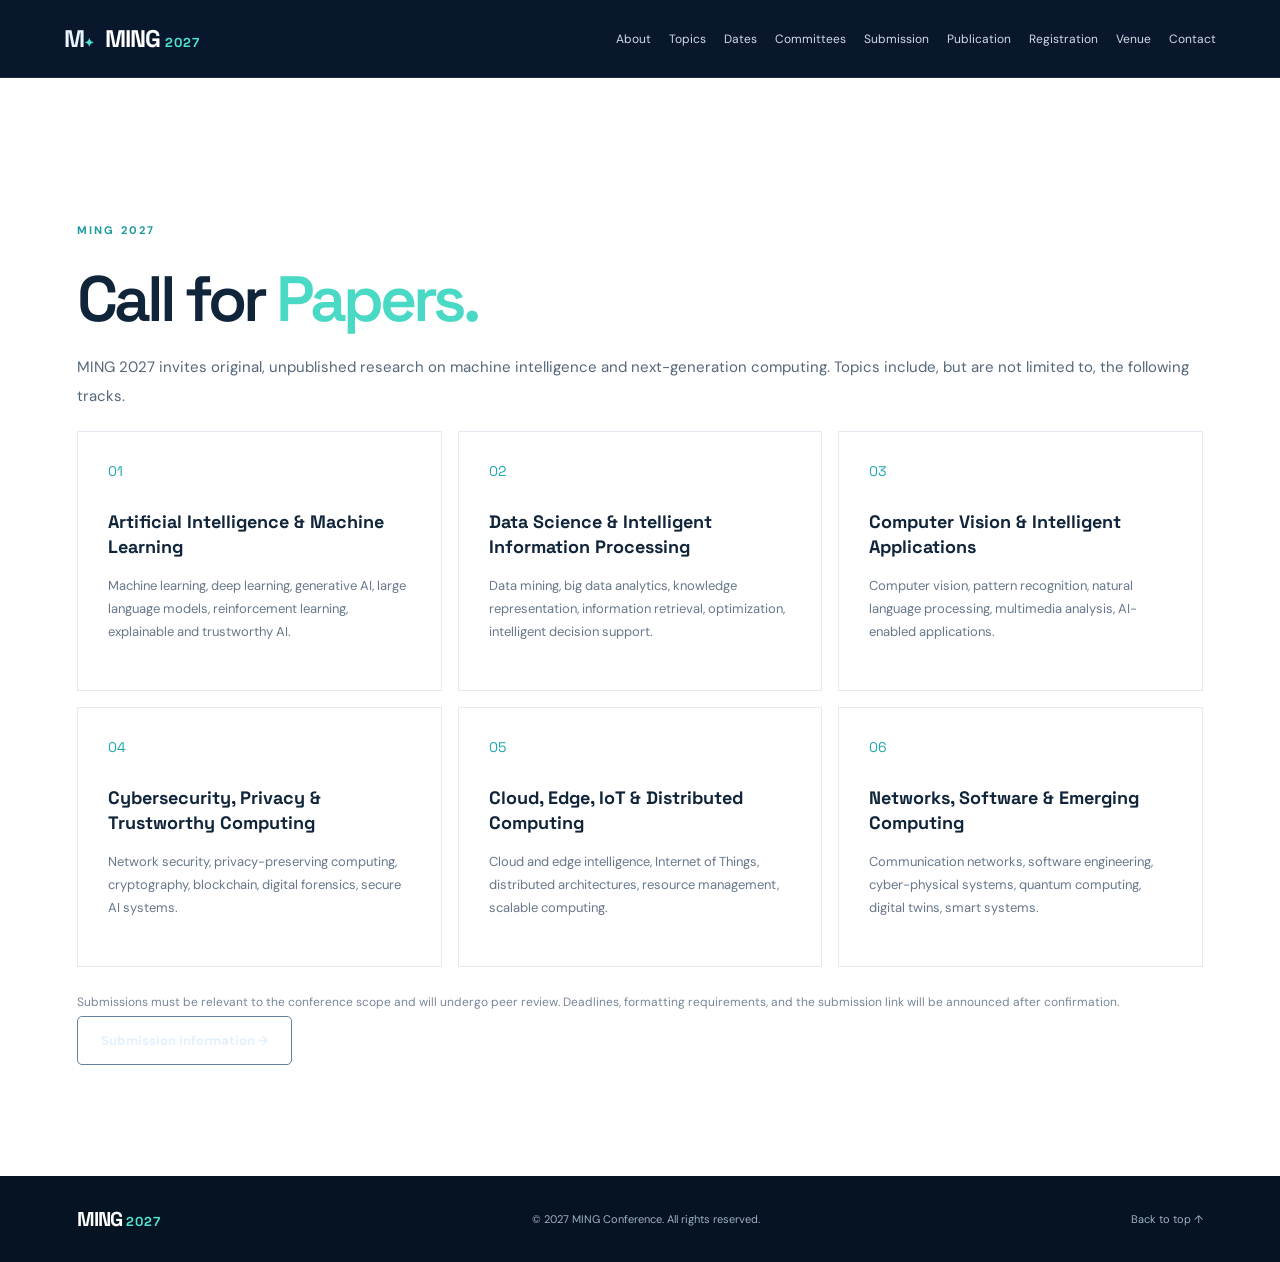
==== cfp.html @ 6b980f47 "Add files via upload" ====
<!doctype html><html lang="en"><head><meta charset="utf-8"><meta name="viewport" content="width=device-width, initial-scale=1"><meta name="description" content="MING 2027 — International Conference on Machine Intelligence and Next-Generation Computing"><link rel="stylesheet" href="style.css"><title>Call for Papers | MING 2027</title></head><body><header class="nav"><a class="brand" href="index.html#home"><span class="brandmark">M<span>✦</span></span> MING <small>2027</small></a><button class="menu" aria-label="Toggle menu" aria-expanded="false">☰</button><nav id="navigation"><a href="index.html#about">About</a><a href="cfp.html">Topics</a><a href="index.html#dates">Dates</a><a href="committees.html">Committees</a><a href="index.html#submission">Submission</a><a href="index.html#publication">Publication</a><a href="index.html#registration">Registration</a><a href="index.html#venue">Venue</a><a href="index.html#contact">Contact</a></nav></header><main><section class="section" style="padding-top:145px;min-height:75vh"><div class="section-tag">MING 2027</div><h1 style="font-size:clamp(2.2rem,5vw,4rem);margin-bottom:18px">Call for <span style="color:#49d9c4">Papers.</span></h1><p class="intro">MING 2027 invites original, unpublished research on machine intelligence and next-generation computing. Topics include, but are not limited to, the following tracks.</p><div class="grid"><article class="card"><div class="number">01</div><h3>Artificial Intelligence & Machine Learning</h3><p>Machine learning, deep learning, generative AI, large language models, reinforcement learning, explainable and trustworthy AI.</p></article><article class="card"><div class="number">02</div><h3>Data Science & Intelligent Information Processing</h3><p>Data mining, big data analytics, knowledge representation, information retrieval, optimization, intelligent decision support.</p></article><article class="card"><div class="number">03</div><h3>Computer Vision & Intelligent Applications</h3><p>Computer vision, pattern recognition, natural language processing, multimedia analysis, AI-enabled applications.</p></article><article class="card"><div class="number">04</div><h3>Cybersecurity, Privacy & Trustworthy Computing</h3><p>Network security, privacy-preserving computing, cryptography, blockchain, digital forensics, secure AI systems.</p></article><article class="card"><div class="number">05</div><h3>Cloud, Edge, IoT & Distributed Computing</h3><p>Cloud and edge intelligence, Internet of Things, distributed architectures, resource management, scalable computing.</p></article><article class="card"><div class="number">06</div><h3>Networks, Software & Emerging Computing</h3><p>Communication networks, software engineering, cyber-physical systems, quantum computing, digital twins, smart systems.</p></article></div><p class="note">Submissions must be relevant to the conference scope and will undergo peer review. Deadlines, formatting requirements, and the submission link will be announced after confirmation.</p><p><a class="btn secondary" href="index.html#submission">Submission information →</a></p></section></main><footer><a class="brand" href="index.html#home">MING <small>2027</small></a><span>© 2027 MING Conference. All rights reserved.</span><a href="index.html#home">Back to top ↑</a></footer><script src="script.js"></script></body></html>
---- style.css ----
@import url('https://fonts.googleapis.com/css2?family=DM+Sans:wght@400;500;600;700&family=Space+Grotesk:wght@400;500;600;700&display=swap');
:root{--navy:#071426;--ink:#10243a;--muted:#64758a;--cyan:#50e2d3;--blue:#4776ee;--light:#f4f7fb}*{box-sizing:border-box}html{scroll-behavior:smooth;scroll-padding-top:80px}body{margin:0;color:var(--ink);font-family:'DM Sans',Arial,sans-serif}h1,h2,h3,.brand{font-family:'Space Grotesk',sans-serif}a{text-decoration:none;color:inherit}.nav{height:78px;position:sticky;top:0;z-index:20;background:#08172b;display:flex;align-items:center;justify-content:space-between;padding:0 max(5%,calc((100vw - 1240px)/2));border-bottom:1px solid #ffffff16;color:white}.brand{font-size:24px;font-weight:700;letter-spacing:-1px;white-space:nowrap}.brand small{font-size:13px;color:var(--cyan);letter-spacing:1px}.brandmark{display:inline-block;margin-right:7px;color:#e7f4ff}.brandmark span{font-size:12px;color:var(--cyan)}nav{display:flex;gap:18px}nav a{font-size:12px;color:#d0dbe9;transition:color .2s}nav a:hover{color:var(--cyan)}.menu{display:none}.hero{min-height:670px;position:relative;overflow:hidden;background:radial-gradient(circle at 85% 55%,#173a62 0%,transparent 36%),linear-gradient(130deg,#071426,#0b2441 70%,#071b31);color:white}.hero-inner{max-width:1240px;margin:auto;padding:112px 5% 50px;position:relative;z-index:2}.eyebrow{font-size:11px;letter-spacing:2.5px;color:#b7d0e4;font-weight:700}.dot{display:inline-block;width:7px;height:7px;border-radius:50%;background:var(--cyan);margin-right:8px;box-shadow:0 0 12px var(--cyan)}h1{font-size:clamp(48px,6.2vw,91px);letter-spacing:-4px;line-height:1.09;margin:28px 0 30px;font-weight:600}h1 em{font-style:normal;color:var(--cyan)}.conference-name{font-size:18px;line-height:1.6;color:#bacde0}.conference-name strong{color:white;font-weight:600}.hero-meta{display:flex;gap:34px;margin-top:30px;font-size:14px;color:#d3e0ed}.hero-actions{display:flex;gap:12px;margin-top:36px}.btn{padding:15px 23px;border-radius:5px;font-size:13px;font-weight:700}.primary{background:var(--cyan);color:#072337}.primary span{margin-left:15px}.secondary{border:1px solid #64819b;color:#e4f0fb}.hero-foot{margin-top:91px;color:#7b9bb5;font-size:10px;letter-spacing:2px}.hero-foot span{color:var(--cyan);margin:0 15px}.orb{position:absolute;width:410px;height:410px;right:9%;top:150px;border:1px solid #5bcdd13d;border-radius:50%;box-shadow:0 0 0 45px #52d7dd08,0 0 0 95px #52d7dd08,0 0 100px #2e98bd25;transform:rotate(-24deg)}.orb:before,.orb:after{content:'';position:absolute;inset:45px;border:1px dashed #55e4dc50;border-radius:50%}.orb:after{inset:110px;border-style:solid}.orb-inner{position:absolute;inset:160px;border-radius:50%;background:#50e2d3;box-shadow:0 0 85px 40px #50e2d340}.glow{position:absolute;border-radius:50%;filter:blur(90px);opacity:.18}.glow.one{width:250px;height:250px;background:#36c8ee;right:8%;top:20%}.glow.two{width:250px;height:250px;background:#4e64ff;right:35%;bottom:0}.announcement{background:#e8f8f6;display:flex;align-items:center;justify-content:center;gap:24px;padding:18px 5%;font-size:13px}.announcement p{margin:0}.pill{font-size:10px;letter-spacing:1.4px;color:#00695e;font-weight:700}.section{padding:110px max(6%,calc((100vw - 1150px)/2))}.section.shaded{background:var(--light)}.section-tag{font-size:11px;letter-spacing:2.2px;color:#1a9a9b;font-weight:700;margin-bottom:24px}.section h2{font-size:clamp(35px,4vw,57px);line-height:1.15;letter-spacing:-2.3px;margin:0 0 34px}.section h2 span{color:#5085ad}.split{display:grid;grid-template-columns:1fr 1fr;gap:75px}.copy p,.intro{font-size:15px;color:#56677b;line-height:1.95;margin:0 0 20px}.chips{display:flex;gap:8px;flex-wrap:wrap;margin-top:25px}.chips span{font-size:11px;padding:9px 12px;background:#e9f2f8;color:#30617e;border-radius:4px}.section-heading{display:flex;align-items:end;justify-content:space-between;gap:40px;margin-bottom:20px}.section-heading p{max-width:390px;color:#64758a;font-size:14px;line-height:1.8}.grid{display:grid;grid-template-columns:repeat(3,1fr);gap:16px}.card{background:white;border:1px solid #e3eaf2;padding:30px;min-height:260px;transition:transform .2s,box-shadow .2s}.card:hover{transform:translateY(-4px);box-shadow:0 15px 35px #1532500f}.number{color:#21a6ad;font-family:'Space Grotesk';font-size:14px;margin-bottom:29px}.card h3{font-size:18px;line-height:1.4;margin:0 0 14px}.card p{font-size:13px;line-height:1.8;color:#67788a;margin:0}.note{font-size:12px;color:#77879a;margin-top:25px;line-height:1.7}.timeline{border-top:1px solid #dbe3eb}.timeline>div{display:flex;justify-content:space-between;padding:23px 0;border-bottom:1px solid #dbe3eb;gap:20px}.timeline span{color:#43566a;font-size:15px}.timeline strong{font-size:14px;color:#168f94}.committee-grid{display:grid;grid-template-columns:repeat(3,1fr);gap:14px;margin-top:30px}.committee-grid>div{background:white;padding:28px;border:1px solid #e0e7ef;min-height:118px}.committee-grid span,.info-box>span,.placeholder span,.venue-box span{display:block;color:#8492a4;font-size:10px;letter-spacing:1.5px;font-weight:700;margin-bottom:17px}.committee-grid strong{font-size:15px}.info-box{padding:35px;background:#0c2742;color:white}.info-box h3{font-size:28px;margin:0 0 12px}.info-box p{color:#b9c9d9;line-height:1.8;font-size:13px}.disabled-btn{display:inline-block;background:#25445e;color:#a8c2d0;padding:13px 17px;font-size:12px;margin-top:20px;border-radius:4px}.publication-box{display:flex;gap:30px;background:white;padding:42px;border:1px solid #dce7ef}.publication-icon{font-size:45px;color:#219ea4}.publication-box h3{font-size:23px;margin:0 0 15px}.publication-box p{font-size:14px;color:#607187;line-height:1.9}.publication-box .disclaimer{font-size:12px;color:#96744d}.placeholder{border:1px dashed #bacbda;background:#f9fbfd;padding:38px;margin-top:35px}.placeholder strong{font-size:25px}.venue-box{display:flex;justify-content:space-between;align-items:center;background:#0b2944;color:white;padding:45px;overflow:hidden}.venue-box h3{font-size:32px;margin:0 0 12px}.venue-box p{color:#c2d3df;max-width:480px;font-size:14px;line-height:1.8}.venue-graphic{font-size:150px;color:#2ebdb54a}.contact{background:#071a2f;color:white}.contact h2 span{color:var(--cyan)}.contact>p{color:#a8c1d5}.contact-line{border-top:1px solid #ffffff28;margin-top:55px;padding-top:22px;font-size:12px;color:#9eb4c8}footer{display:flex;justify-content:space-between;align-items:center;padding:30px 6%;background:#061323;color:#9db2c5;font-size:11px}footer .brand{color:white;font-size:20px}@media(max-width:1050px){nav{gap:10px}nav a{font-size:11px}.orb{right:-15%;opacity:.45}.hero-inner{padding-left:6%}}@media(max-width:780px){.nav{padding:0 5%;height:68px}.menu{display:block;background:none;color:white;border:0;font-size:24px}nav{display:none;position:absolute;top:68px;left:0;right:0;background:#08172b;padding:20px 6%;flex-direction:column;gap:0}nav.open{display:flex}nav a{padding:12px 0;font-size:14px}.hero{min-height:620px}.hero-inner{padding:95px 6% 45px}h1{letter-spacing:-2px}.orb{right:-230px;top:200px;opacity:.25}.hero-meta,.hero-actions{flex-wrap:wrap;gap:14px}.hero-foot{margin-top:80px}.section{padding:75px 6%}.split{grid-template-columns:1fr;gap:20px}.grid,.committee-grid{grid-template-columns:1fr 1fr}.section-heading{display:block}.announcement{display:block}.announcement p{margin-top:8px}.venue-graphic{display:none}footer{gap:20px;flex-wrap:wrap}}@media(max-width:500px){.grid,.committee-grid{grid-template-columns:1fr}.hero-meta{display:grid}.btn{width:100%;text-align:center}.hero-actions{display:grid}.timeline>div{flex-direction:column;gap:7px}.publication-box{padding:25px;display:block}.publication-icon{margin-bottom:20px}.section h2{letter-spacing:-1.5px}}

/* V3: Academic conference-first hierarchy */
.hero-inner{padding-top:105px;padding-bottom:72px}
.hero .conference-title{font-size:clamp(88px,10vw,152px);font-weight:700;letter-spacing:-7px;line-height:1.05;margin:27px 0 28px}
.hero .conference-title em{color:var(--cyan)}
.hero .conference-name{font-size:clamp(21px,2.35vw,32px);line-height:1.4;color:#e4f1fc;font-weight:500;max-width:820px;margin:0}
.hero .conference-name strong{font-weight:700}
.hero .hero-meta{margin-top:38px;font-size:15px}
.hero .hero-actions{margin-top:32px}
.hero .hero-foot{margin-top:75px}
#about .split{grid-template-columns:0.9fr 1.1fr;gap:60px}
#about h2{font-size:clamp(32px,3.5vw,48px);line-height:1.2}
@media(max-width:780px){.hero .conference-title{font-size:clamp(66px,15vw,110px);letter-spacing:-4px}.hero .conference-name{font-size:clamp(20px,4.5vw,27px)}#about .split{grid-template-columns:1fr;gap:20px}}
@media(max-width:500px){.hero .conference-title{font-size:clamp(60px,16vw,85px);letter-spacing:-3px}.hero .conference-name{font-size:20px}.hero-inner{padding-top:80px}.orb{opacity:.12}}
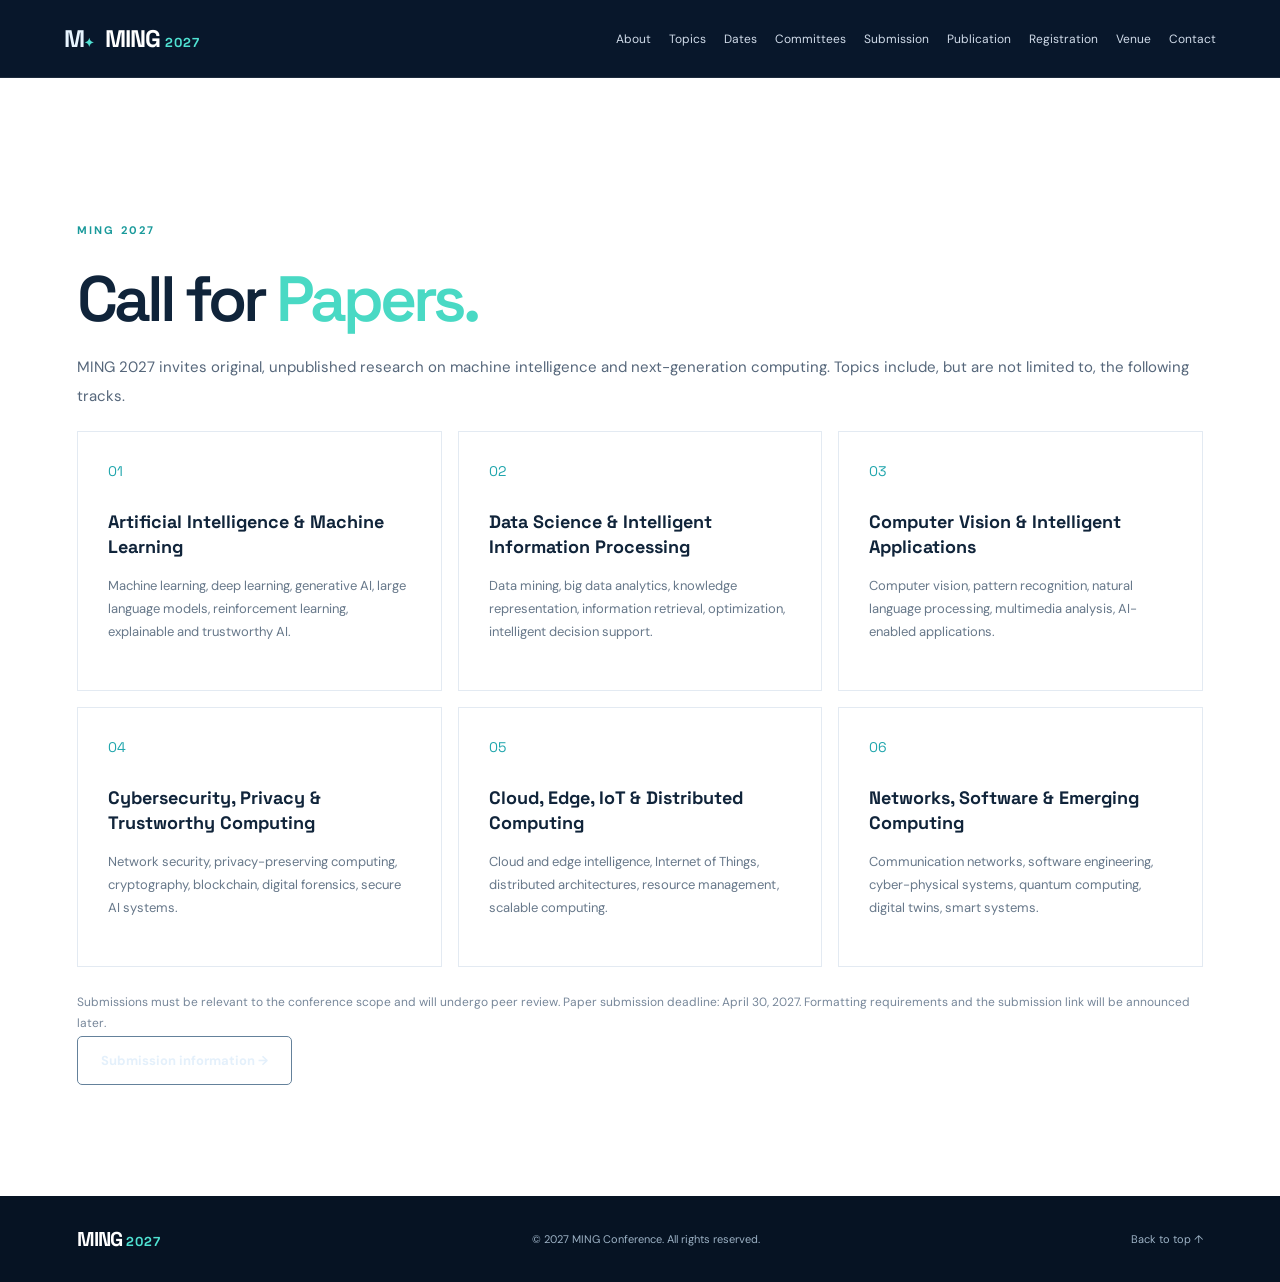
==== commit 3d7cc4fd: "Add files via upload" ====
--- a/cfp.html
+++ b/cfp.html
@@ -1 +1 @@
-<!doctype html><html lang="en"><head><meta charset="utf-8"><meta name="viewport" content="width=device-width, initial-scale=1"><meta name="description" content="MING 2027 — International Conference on Machine Intelligence and Next-Generation Computing"><link rel="stylesheet" href="style.css"><title>Call for Papers | MING 2027</title></head><body><header class="nav"><a class="brand" href="index.html#home"><span class="brandmark">M<span>✦</span></span> MING <small>2027</small></a><button class="menu" aria-label="Toggle menu" aria-expanded="false">☰</button><nav id="navigation"><a href="index.html#about">About</a><a href="cfp.html">Topics</a><a href="index.html#dates">Dates</a><a href="committees.html">Committees</a><a href="index.html#submission">Submission</a><a href="index.html#publication">Publication</a><a href="index.html#registration">Registration</a><a href="index.html#venue">Venue</a><a href="index.html#contact">Contact</a></nav></header><main><section class="section" style="padding-top:145px;min-height:75vh"><div class="section-tag">MING 2027</div><h1 style="font-size:clamp(2.2rem,5vw,4rem);margin-bottom:18px">Call for <span style="color:#49d9c4">Papers.</span></h1><p class="intro">MING 2027 invites original, unpublished research on machine intelligence and next-generation computing. Topics include, but are not limited to, the following tracks.</p><div class="grid"><article class="card"><div class="number">01</div><h3>Artificial Intelligence & Machine Learning</h3><p>Machine learning, deep learning, generative AI, large language models, reinforcement learning, explainable and trustworthy AI.</p></article><article class="card"><div class="number">02</div><h3>Data Science & Intelligent Information Processing</h3><p>Data mining, big data analytics, knowledge representation, information retrieval, optimization, intelligent decision support.</p></article><article class="card"><div class="number">03</div><h3>Computer Vision & Intelligent Applications</h3><p>Computer vision, pattern recognition, natural language processing, multimedia analysis, AI-enabled applications.</p></article><article class="card"><div class="number">04</div><h3>Cybersecurity, Privacy & Trustworthy Computing</h3><p>Network security, privacy-preserving computing, cryptography, blockchain, digital forensics, secure AI systems.</p></article><article class="card"><div class="number">05</div><h3>Cloud, Edge, IoT & Distributed Computing</h3><p>Cloud and edge intelligence, Internet of Things, distributed architectures, resource management, scalable computing.</p></article><article class="card"><div class="number">06</div><h3>Networks, Software & Emerging Computing</h3><p>Communication networks, software engineering, cyber-physical systems, quantum computing, digital twins, smart systems.</p></article></div><p class="note">Submissions must be relevant to the conference scope and will undergo peer review. Deadlines, formatting requirements, and the submission link will be announced after confirmation.</p><p><a class="btn secondary" href="index.html#submission">Submission information →</a></p></section></main><footer><a class="brand" href="index.html#home">MING <small>2027</small></a><span>© 2027 MING Conference. All rights reserved.</span><a href="index.html#home">Back to top ↑</a></footer><script src="script.js"></script></body></html>+<!doctype html><html lang="en"><head><meta charset="utf-8"><meta name="viewport" content="width=device-width, initial-scale=1"><meta name="description" content="MING 2027 — International Conference on Machine Intelligence and Next-Generation Computing"><link rel="stylesheet" href="style.css"><title>Call for Papers | MING 2027</title></head><body><header class="nav"><a class="brand" href="index.html#home"><span class="brandmark">M<span>✦</span></span> MING <small>2027</small></a><button class="menu" aria-label="Toggle menu" aria-expanded="false">☰</button><nav id="navigation"><a href="index.html#about">About</a><a href="cfp.html">Topics</a><a href="index.html#dates">Dates</a><a href="committees.html">Committees</a><a href="index.html#submission">Submission</a><a href="index.html#publication">Publication</a><a href="index.html#registration">Registration</a><a href="index.html#venue">Venue</a><a href="index.html#contact">Contact</a></nav></header><main><section class="section" style="padding-top:145px;min-height:75vh"><div class="section-tag">MING 2027</div><h1 style="font-size:clamp(2.2rem,5vw,4rem);margin-bottom:18px">Call for <span style="color:#49d9c4">Papers.</span></h1><p class="intro">MING 2027 invites original, unpublished research on machine intelligence and next-generation computing. Topics include, but are not limited to, the following tracks.</p><div class="grid"><article class="card"><div class="number">01</div><h3>Artificial Intelligence & Machine Learning</h3><p>Machine learning, deep learning, generative AI, large language models, reinforcement learning, explainable and trustworthy AI.</p></article><article class="card"><div class="number">02</div><h3>Data Science & Intelligent Information Processing</h3><p>Data mining, big data analytics, knowledge representation, information retrieval, optimization, intelligent decision support.</p></article><article class="card"><div class="number">03</div><h3>Computer Vision & Intelligent Applications</h3><p>Computer vision, pattern recognition, natural language processing, multimedia analysis, AI-enabled applications.</p></article><article class="card"><div class="number">04</div><h3>Cybersecurity, Privacy & Trustworthy Computing</h3><p>Network security, privacy-preserving computing, cryptography, blockchain, digital forensics, secure AI systems.</p></article><article class="card"><div class="number">05</div><h3>Cloud, Edge, IoT & Distributed Computing</h3><p>Cloud and edge intelligence, Internet of Things, distributed architectures, resource management, scalable computing.</p></article><article class="card"><div class="number">06</div><h3>Networks, Software & Emerging Computing</h3><p>Communication networks, software engineering, cyber-physical systems, quantum computing, digital twins, smart systems.</p></article></div><p class="note">Submissions must be relevant to the conference scope and will undergo peer review. Paper submission deadline: April 30, 2027. Formatting requirements and the submission link will be announced later.</p><p><a class="btn secondary" href="index.html#submission">Submission information →</a></p></section></main><footer><a class="brand" href="index.html#home">MING <small>2027</small></a><span>© 2027 MING Conference. All rights reserved.</span><a href="index.html#home">Back to top ↑</a></footer><script src="script.js"></script></body></html>
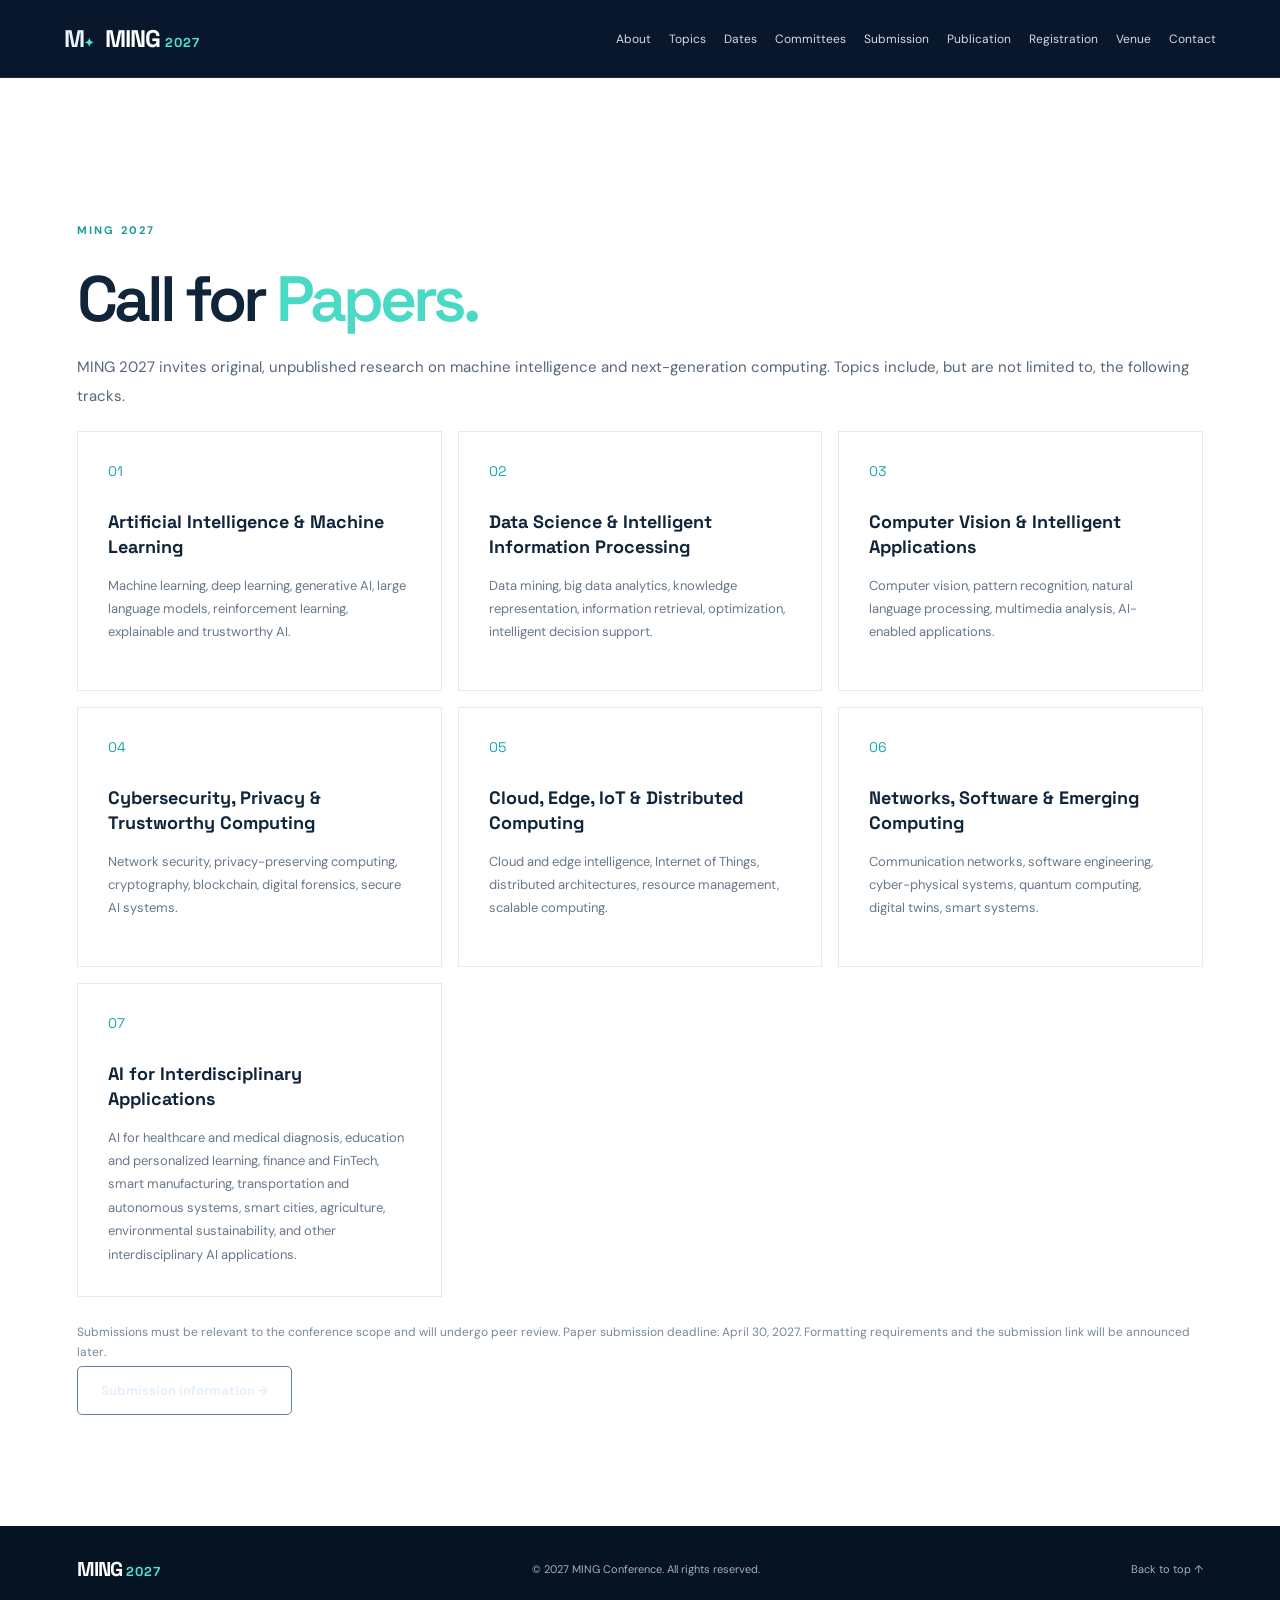
==== commit e0d1f4dc: "Add files via upload" ====
--- a/cfp.html
+++ b/cfp.html
@@ -1 +1 @@
-<!doctype html><html lang="en"><head><meta charset="utf-8"><meta name="viewport" content="width=device-width, initial-scale=1"><meta name="description" content="MING 2027 — International Conference on Machine Intelligence and Next-Generation Computing"><link rel="stylesheet" href="style.css"><title>Call for Papers | MING 2027</title></head><body><header class="nav"><a class="brand" href="index.html#home"><span class="brandmark">M<span>✦</span></span> MING <small>2027</small></a><button class="menu" aria-label="Toggle menu" aria-expanded="false">☰</button><nav id="navigation"><a href="index.html#about">About</a><a href="cfp.html">Topics</a><a href="index.html#dates">Dates</a><a href="committees.html">Committees</a><a href="index.html#submission">Submission</a><a href="index.html#publication">Publication</a><a href="index.html#registration">Registration</a><a href="index.html#venue">Venue</a><a href="index.html#contact">Contact</a></nav></header><main><section class="section" style="padding-top:145px;min-height:75vh"><div class="section-tag">MING 2027</div><h1 style="font-size:clamp(2.2rem,5vw,4rem);margin-bottom:18px">Call for <span style="color:#49d9c4">Papers.</span></h1><p class="intro">MING 2027 invites original, unpublished research on machine intelligence and next-generation computing. Topics include, but are not limited to, the following tracks.</p><div class="grid"><article class="card"><div class="number">01</div><h3>Artificial Intelligence & Machine Learning</h3><p>Machine learning, deep learning, generative AI, large language models, reinforcement learning, explainable and trustworthy AI.</p></article><article class="card"><div class="number">02</div><h3>Data Science & Intelligent Information Processing</h3><p>Data mining, big data analytics, knowledge representation, information retrieval, optimization, intelligent decision support.</p></article><article class="card"><div class="number">03</div><h3>Computer Vision & Intelligent Applications</h3><p>Computer vision, pattern recognition, natural language processing, multimedia analysis, AI-enabled applications.</p></article><article class="card"><div class="number">04</div><h3>Cybersecurity, Privacy & Trustworthy Computing</h3><p>Network security, privacy-preserving computing, cryptography, blockchain, digital forensics, secure AI systems.</p></article><article class="card"><div class="number">05</div><h3>Cloud, Edge, IoT & Distributed Computing</h3><p>Cloud and edge intelligence, Internet of Things, distributed architectures, resource management, scalable computing.</p></article><article class="card"><div class="number">06</div><h3>Networks, Software & Emerging Computing</h3><p>Communication networks, software engineering, cyber-physical systems, quantum computing, digital twins, smart systems.</p></article></div><p class="note">Submissions must be relevant to the conference scope and will undergo peer review. Paper submission deadline: April 30, 2027. Formatting requirements and the submission link will be announced later.</p><p><a class="btn secondary" href="index.html#submission">Submission information →</a></p></section></main><footer><a class="brand" href="index.html#home">MING <small>2027</small></a><span>© 2027 MING Conference. All rights reserved.</span><a href="index.html#home">Back to top ↑</a></footer><script src="script.js"></script></body></html>+<!doctype html><html lang="en"><head><meta charset="utf-8"><meta name="viewport" content="width=device-width, initial-scale=1"><meta name="description" content="MING 2027 — International Conference on Machine Intelligence and Next-Generation Computing"><link rel="stylesheet" href="style.css"><title>Call for Papers | MING 2027</title></head><body><header class="nav"><a class="brand" href="index.html#home"><span class="brandmark">M<span>✦</span></span> MING <small>2027</small></a><button class="menu" aria-label="Toggle menu" aria-expanded="false">☰</button><nav id="navigation"><a href="index.html#about">About</a><a href="cfp.html">Topics</a><a href="index.html#dates">Dates</a><a href="committees.html">Committees</a><a href="index.html#submission">Submission</a><a href="index.html#publication">Publication</a><a href="index.html#registration">Registration</a><a href="index.html#venue">Venue</a><a href="index.html#contact">Contact</a></nav></header><main><section class="section" style="padding-top:145px;min-height:75vh"><div class="section-tag">MING 2027</div><h1 style="font-size:clamp(2.2rem,5vw,4rem);margin-bottom:18px">Call for <span style="color:#49d9c4">Papers.</span></h1><p class="intro">MING 2027 invites original, unpublished research on machine intelligence and next-generation computing. Topics include, but are not limited to, the following tracks.</p><div class="grid"><article class="card"><div class="number">01</div><h3>Artificial Intelligence & Machine Learning</h3><p>Machine learning, deep learning, generative AI, large language models, reinforcement learning, explainable and trustworthy AI.</p></article><article class="card"><div class="number">02</div><h3>Data Science & Intelligent Information Processing</h3><p>Data mining, big data analytics, knowledge representation, information retrieval, optimization, intelligent decision support.</p></article><article class="card"><div class="number">03</div><h3>Computer Vision & Intelligent Applications</h3><p>Computer vision, pattern recognition, natural language processing, multimedia analysis, AI-enabled applications.</p></article><article class="card"><div class="number">04</div><h3>Cybersecurity, Privacy & Trustworthy Computing</h3><p>Network security, privacy-preserving computing, cryptography, blockchain, digital forensics, secure AI systems.</p></article><article class="card"><div class="number">05</div><h3>Cloud, Edge, IoT & Distributed Computing</h3><p>Cloud and edge intelligence, Internet of Things, distributed architectures, resource management, scalable computing.</p></article><article class="card"><div class="number">06</div><h3>Networks, Software & Emerging Computing</h3><p>Communication networks, software engineering, cyber-physical systems, quantum computing, digital twins, smart systems.</p></article><article class="card"><div class="number">07</div><h3>AI for Interdisciplinary Applications</h3><p>AI for healthcare and medical diagnosis, education and personalized learning, finance and FinTech, smart manufacturing, transportation and autonomous systems, smart cities, agriculture, environmental sustainability, and other interdisciplinary AI applications.</p></article></div><p class="note">Submissions must be relevant to the conference scope and will undergo peer review. Paper submission deadline: April 30, 2027. Formatting requirements and the submission link will be announced later.</p><p><a class="btn secondary" href="index.html#submission">Submission information →</a></p></section></main><footer><a class="brand" href="index.html#home">MING <small>2027</small></a><span>© 2027 MING Conference. All rights reserved.</span><a href="index.html#home">Back to top ↑</a></footer><script src="script.js"></script></body></html>
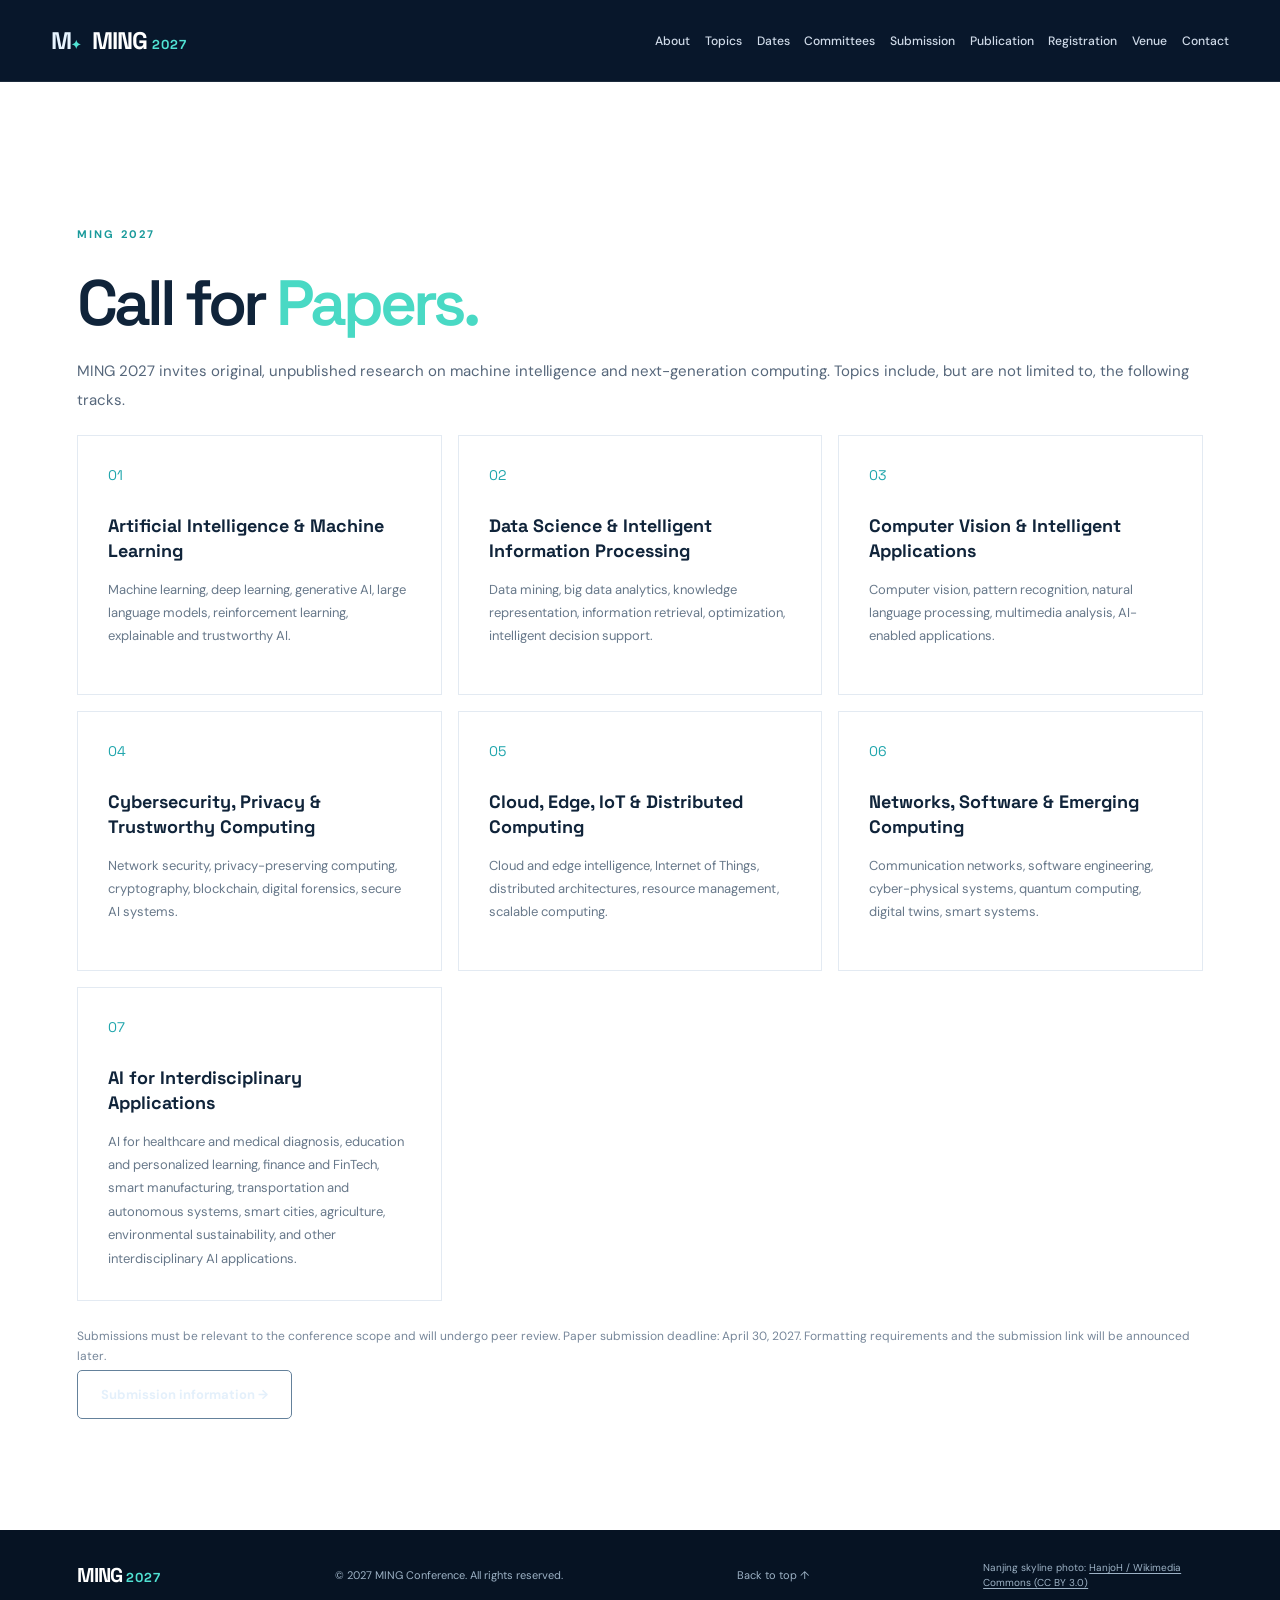
==== commit 693dd0f8: "Add files via upload" ====
--- a/cfp.html
+++ b/cfp.html
@@ -1 +1 @@
-<!doctype html><html lang="en"><head><meta charset="utf-8"><meta name="viewport" content="width=device-width, initial-scale=1"><meta name="description" content="MING 2027 — International Conference on Machine Intelligence and Next-Generation Computing"><link rel="stylesheet" href="style.css"><title>Call for Papers | MING 2027</title></head><body><header class="nav"><a class="brand" href="index.html#home"><span class="brandmark">M<span>✦</span></span> MING <small>2027</small></a><button class="menu" aria-label="Toggle menu" aria-expanded="false">☰</button><nav id="navigation"><a href="index.html#about">About</a><a href="cfp.html">Topics</a><a href="index.html#dates">Dates</a><a href="committees.html">Committees</a><a href="index.html#submission">Submission</a><a href="index.html#publication">Publication</a><a href="index.html#registration">Registration</a><a href="index.html#venue">Venue</a><a href="index.html#contact">Contact</a></nav></header><main><section class="section" style="padding-top:145px;min-height:75vh"><div class="section-tag">MING 2027</div><h1 style="font-size:clamp(2.2rem,5vw,4rem);margin-bottom:18px">Call for <span style="color:#49d9c4">Papers.</span></h1><p class="intro">MING 2027 invites original, unpublished research on machine intelligence and next-generation computing. Topics include, but are not limited to, the following tracks.</p><div class="grid"><article class="card"><div class="number">01</div><h3>Artificial Intelligence & Machine Learning</h3><p>Machine learning, deep learning, generative AI, large language models, reinforcement learning, explainable and trustworthy AI.</p></article><article class="card"><div class="number">02</div><h3>Data Science & Intelligent Information Processing</h3><p>Data mining, big data analytics, knowledge representation, information retrieval, optimization, intelligent decision support.</p></article><article class="card"><div class="number">03</div><h3>Computer Vision & Intelligent Applications</h3><p>Computer vision, pattern recognition, natural language processing, multimedia analysis, AI-enabled applications.</p></article><article class="card"><div class="number">04</div><h3>Cybersecurity, Privacy & Trustworthy Computing</h3><p>Network security, privacy-preserving computing, cryptography, blockchain, digital forensics, secure AI systems.</p></article><article class="card"><div class="number">05</div><h3>Cloud, Edge, IoT & Distributed Computing</h3><p>Cloud and edge intelligence, Internet of Things, distributed architectures, resource management, scalable computing.</p></article><article class="card"><div class="number">06</div><h3>Networks, Software & Emerging Computing</h3><p>Communication networks, software engineering, cyber-physical systems, quantum computing, digital twins, smart systems.</p></article><article class="card"><div class="number">07</div><h3>AI for Interdisciplinary Applications</h3><p>AI for healthcare and medical diagnosis, education and personalized learning, finance and FinTech, smart manufacturing, transportation and autonomous systems, smart cities, agriculture, environmental sustainability, and other interdisciplinary AI applications.</p></article></div><p class="note">Submissions must be relevant to the conference scope and will undergo peer review. Paper submission deadline: April 30, 2027. Formatting requirements and the submission link will be announced later.</p><p><a class="btn secondary" href="index.html#submission">Submission information →</a></p></section></main><footer><a class="brand" href="index.html#home">MING <small>2027</small></a><span>© 2027 MING Conference. All rights reserved.</span><a href="index.html#home">Back to top ↑</a></footer><script src="script.js"></script></body></html>+<!doctype html><html lang="en"><head><meta charset="utf-8"><meta name="viewport" content="width=device-width, initial-scale=1"><meta name="description" content="MING 2027 — International Conference on Machine Intelligence and Next-Generation Computing"><link rel="stylesheet" href="style.css?v=8"><title>Call for Papers | MING 2027</title></head><body><header class="nav"><a class="brand" href="index.html#home"><span class="brandmark">M<span>✦</span></span> MING <small>2027</small></a><button class="menu" aria-label="Toggle menu" aria-expanded="false">☰</button><nav id="navigation"><a href="index.html#about">About</a><a href="cfp.html">Topics</a><a href="index.html#dates">Dates</a><a href="committees.html">Committees</a><a href="index.html#submission">Submission</a><a href="index.html#publication">Publication</a><a href="index.html#registration">Registration</a><a href="index.html#venue">Venue</a><a href="index.html#contact">Contact</a></nav></header><main><section class="section" style="padding-top:145px;min-height:75vh"><div class="section-tag">MING 2027</div><h1 style="font-size:clamp(2.2rem,5vw,4rem);margin-bottom:18px">Call for <span style="color:#49d9c4">Papers.</span></h1><p class="intro">MING 2027 invites original, unpublished research on machine intelligence and next-generation computing. Topics include, but are not limited to, the following tracks.</p><div class="grid"><article class="card"><div class="number">01</div><h3>Artificial Intelligence & Machine Learning</h3><p>Machine learning, deep learning, generative AI, large language models, reinforcement learning, explainable and trustworthy AI.</p></article><article class="card"><div class="number">02</div><h3>Data Science & Intelligent Information Processing</h3><p>Data mining, big data analytics, knowledge representation, information retrieval, optimization, intelligent decision support.</p></article><article class="card"><div class="number">03</div><h3>Computer Vision & Intelligent Applications</h3><p>Computer vision, pattern recognition, natural language processing, multimedia analysis, AI-enabled applications.</p></article><article class="card"><div class="number">04</div><h3>Cybersecurity, Privacy & Trustworthy Computing</h3><p>Network security, privacy-preserving computing, cryptography, blockchain, digital forensics, secure AI systems.</p></article><article class="card"><div class="number">05</div><h3>Cloud, Edge, IoT & Distributed Computing</h3><p>Cloud and edge intelligence, Internet of Things, distributed architectures, resource management, scalable computing.</p></article><article class="card"><div class="number">06</div><h3>Networks, Software & Emerging Computing</h3><p>Communication networks, software engineering, cyber-physical systems, quantum computing, digital twins, smart systems.</p></article><article class="card"><div class="number">07</div><h3>AI for Interdisciplinary Applications</h3><p>AI for healthcare and medical diagnosis, education and personalized learning, finance and FinTech, smart manufacturing, transportation and autonomous systems, smart cities, agriculture, environmental sustainability, and other interdisciplinary AI applications.</p></article></div><p class="note">Submissions must be relevant to the conference scope and will undergo peer review. Paper submission deadline: April 30, 2027. Formatting requirements and the submission link will be announced later.</p><p><a class="btn secondary" href="index.html#submission">Submission information →</a></p></section></main><footer><a class="brand" href="index.html#home">MING <small>2027</small></a><span>© 2027 MING Conference. All rights reserved.</span><a href="index.html#home">Back to top ↑</a><small class="photo-credit">Nanjing skyline photo: <a href="https://commons.wikimedia.org/wiki/File:Nanjing_Skyline_2010.jpg" target="_blank" rel="noopener">HanjoH / Wikimedia Commons (CC BY 3.0)</a></small></footer><script src="script.js"></script></body></html>
--- a/style.css
+++ b/style.css
@@ -1,16 +1,44 @@
 @import url('https://fonts.googleapis.com/css2?family=DM+Sans:wght@400;500;600;700&family=Space+Grotesk:wght@400;500;600;700&display=swap');
 :root{--navy:#071426;--ink:#10243a;--muted:#64758a;--cyan:#50e2d3;--blue:#4776ee;--light:#f4f7fb}*{box-sizing:border-box}html{scroll-behavior:smooth;scroll-padding-top:80px}body{margin:0;color:var(--ink);font-family:'DM Sans',Arial,sans-serif}h1,h2,h3,.brand{font-family:'Space Grotesk',sans-serif}a{text-decoration:none;color:inherit}.nav{height:78px;position:sticky;top:0;z-index:20;background:#08172b;display:flex;align-items:center;justify-content:space-between;padding:0 max(5%,calc((100vw - 1240px)/2));border-bottom:1px solid #ffffff16;color:white}.brand{font-size:24px;font-weight:700;letter-spacing:-1px;white-space:nowrap}.brand small{font-size:13px;color:var(--cyan);letter-spacing:1px}.brandmark{display:inline-block;margin-right:7px;color:#e7f4ff}.brandmark span{font-size:12px;color:var(--cyan)}nav{display:flex;gap:18px}nav a{font-size:12px;color:#d0dbe9;transition:color .2s}nav a:hover{color:var(--cyan)}.menu{display:none}.hero{min-height:670px;position:relative;overflow:hidden;background:radial-gradient(circle at 85% 55%,#173a62 0%,transparent 36%),linear-gradient(130deg,#071426,#0b2441 70%,#071b31);color:white}.hero-inner{max-width:1240px;margin:auto;padding:112px 5% 50px;position:relative;z-index:2}.eyebrow{font-size:11px;letter-spacing:2.5px;color:#b7d0e4;font-weight:700}.dot{display:inline-block;width:7px;height:7px;border-radius:50%;background:var(--cyan);margin-right:8px;box-shadow:0 0 12px var(--cyan)}h1{font-size:clamp(48px,6.2vw,91px);letter-spacing:-4px;line-height:1.09;margin:28px 0 30px;font-weight:600}h1 em{font-style:normal;color:var(--cyan)}.conference-name{font-size:18px;line-height:1.6;color:#bacde0}.conference-name strong{color:white;font-weight:600}.hero-meta{display:flex;gap:34px;margin-top:30px;font-size:14px;color:#d3e0ed}.hero-actions{display:flex;gap:12px;margin-top:36px}.btn{padding:15px 23px;border-radius:5px;font-size:13px;font-weight:700}.primary{background:var(--cyan);color:#072337}.primary span{margin-left:15px}.secondary{border:1px solid #64819b;color:#e4f0fb}.hero-foot{margin-top:91px;color:#7b9bb5;font-size:10px;letter-spacing:2px}.hero-foot span{color:var(--cyan);margin:0 15px}.orb{position:absolute;width:410px;height:410px;right:9%;top:150px;border:1px solid #5bcdd13d;border-radius:50%;box-shadow:0 0 0 45px #52d7dd08,0 0 0 95px #52d7dd08,0 0 100px #2e98bd25;transform:rotate(-24deg)}.orb:before,.orb:after{content:'';position:absolute;inset:45px;border:1px dashed #55e4dc50;border-radius:50%}.orb:after{inset:110px;border-style:solid}.orb-inner{position:absolute;inset:160px;border-radius:50%;background:#50e2d3;box-shadow:0 0 85px 40px #50e2d340}.glow{position:absolute;border-radius:50%;filter:blur(90px);opacity:.18}.glow.one{width:250px;height:250px;background:#36c8ee;right:8%;top:20%}.glow.two{width:250px;height:250px;background:#4e64ff;right:35%;bottom:0}.announcement{background:#e8f8f6;display:flex;align-items:center;justify-content:center;gap:24px;padding:18px 5%;font-size:13px}.announcement p{margin:0}.pill{font-size:10px;letter-spacing:1.4px;color:#00695e;font-weight:700}.section{padding:110px max(6%,calc((100vw - 1150px)/2))}.section.shaded{background:var(--light)}.section-tag{font-size:11px;letter-spacing:2.2px;color:#1a9a9b;font-weight:700;margin-bottom:24px}.section h2{font-size:clamp(35px,4vw,57px);line-height:1.15;letter-spacing:-2.3px;margin:0 0 34px}.section h2 span{color:#5085ad}.split{display:grid;grid-template-columns:1fr 1fr;gap:75px}.copy p,.intro{font-size:15px;color:#56677b;line-height:1.95;margin:0 0 20px}.chips{display:flex;gap:8px;flex-wrap:wrap;margin-top:25px}.chips span{font-size:11px;padding:9px 12px;background:#e9f2f8;color:#30617e;border-radius:4px}.section-heading{display:flex;align-items:end;justify-content:space-between;gap:40px;margin-bottom:20px}.section-heading p{max-width:390px;color:#64758a;font-size:14px;line-height:1.8}.grid{display:grid;grid-template-columns:repeat(3,1fr);gap:16px}.card{background:white;border:1px solid #e3eaf2;padding:30px;min-height:260px;transition:transform .2s,box-shadow .2s}.card:hover{transform:translateY(-4px);box-shadow:0 15px 35px #1532500f}.number{color:#21a6ad;font-family:'Space Grotesk';font-size:14px;margin-bottom:29px}.card h3{font-size:18px;line-height:1.4;margin:0 0 14px}.card p{font-size:13px;line-height:1.8;color:#67788a;margin:0}.note{font-size:12px;color:#77879a;margin-top:25px;line-height:1.7}.timeline{border-top:1px solid #dbe3eb}.timeline>div{display:flex;justify-content:space-between;padding:23px 0;border-bottom:1px solid #dbe3eb;gap:20px}.timeline span{color:#43566a;font-size:15px}.timeline strong{font-size:14px;color:#168f94}.committee-grid{display:grid;grid-template-columns:repeat(3,1fr);gap:14px;margin-top:30px}.committee-grid>div{background:white;padding:28px;border:1px solid #e0e7ef;min-height:118px}.committee-grid span,.info-box>span,.placeholder span,.venue-box span{display:block;color:#8492a4;font-size:10px;letter-spacing:1.5px;font-weight:700;margin-bottom:17px}.committee-grid strong{font-size:15px}.info-box{padding:35px;background:#0c2742;color:white}.info-box h3{font-size:28px;margin:0 0 12px}.info-box p{color:#b9c9d9;line-height:1.8;font-size:13px}.disabled-btn{display:inline-block;background:#25445e;color:#a8c2d0;padding:13px 17px;font-size:12px;margin-top:20px;border-radius:4px}.publication-box{display:flex;gap:30px;background:white;padding:42px;border:1px solid #dce7ef}.publication-icon{font-size:45px;color:#219ea4}.publication-box h3{font-size:23px;margin:0 0 15px}.publication-box p{font-size:14px;color:#607187;line-height:1.9}.publication-box .disclaimer{font-size:12px;color:#96744d}.placeholder{border:1px dashed #bacbda;background:#f9fbfd;padding:38px;margin-top:35px}.placeholder strong{font-size:25px}.venue-box{display:flex;justify-content:space-between;align-items:center;background:#0b2944;color:white;padding:45px;overflow:hidden}.venue-box h3{font-size:32px;margin:0 0 12px}.venue-box p{color:#c2d3df;max-width:480px;font-size:14px;line-height:1.8}.venue-graphic{font-size:150px;color:#2ebdb54a}.contact{background:#071a2f;color:white}.contact h2 span{color:var(--cyan)}.contact>p{color:#a8c1d5}.contact-line{border-top:1px solid #ffffff28;margin-top:55px;padding-top:22px;font-size:12px;color:#9eb4c8}footer{display:flex;justify-content:space-between;align-items:center;padding:30px 6%;background:#061323;color:#9db2c5;font-size:11px}footer .brand{color:white;font-size:20px}@media(max-width:1050px){nav{gap:10px}nav a{font-size:11px}.orb{right:-15%;opacity:.45}.hero-inner{padding-left:6%}}@media(max-width:780px){.nav{padding:0 5%;height:68px}.menu{display:block;background:none;color:white;border:0;font-size:24px}nav{display:none;position:absolute;top:68px;left:0;right:0;background:#08172b;padding:20px 6%;flex-direction:column;gap:0}nav.open{display:flex}nav a{padding:12px 0;font-size:14px}.hero{min-height:620px}.hero-inner{padding:95px 6% 45px}h1{letter-spacing:-2px}.orb{right:-230px;top:200px;opacity:.25}.hero-meta,.hero-actions{flex-wrap:wrap;gap:14px}.hero-foot{margin-top:80px}.section{padding:75px 6%}.split{grid-template-columns:1fr;gap:20px}.grid,.committee-grid{grid-template-columns:1fr 1fr}.section-heading{display:block}.announcement{display:block}.announcement p{margin-top:8px}.venue-graphic{display:none}footer{gap:20px;flex-wrap:wrap}}@media(max-width:500px){.grid,.committee-grid{grid-template-columns:1fr}.hero-meta{display:grid}.btn{width:100%;text-align:center}.hero-actions{display:grid}.timeline>div{flex-direction:column;gap:7px}.publication-box{padding:25px;display:block}.publication-icon{margin-bottom:20px}.section h2{letter-spacing:-1.5px}}
 
-/* V3: Academic conference-first hierarchy */
-.hero-inner{padding-top:105px;padding-bottom:72px}
-.hero .conference-title{font-size:clamp(88px,10vw,152px);font-weight:700;letter-spacing:-7px;line-height:1.05;margin:27px 0 28px}
-.hero .conference-title em{color:var(--cyan)}
-.hero .conference-name{font-size:clamp(21px,2.35vw,32px);line-height:1.4;color:#e4f1fc;font-weight:500;max-width:820px;margin:0}
-.hero .conference-name strong{font-weight:700}
-.hero .hero-meta{margin-top:38px;font-size:15px}
-.hero .hero-actions{margin-top:32px}
-.hero .hero-foot{margin-top:75px}
-#about .split{grid-template-columns:0.9fr 1.1fr;gap:60px}
-#about h2{font-size:clamp(32px,3.5vw,48px);line-height:1.2}
-@media(max-width:780px){.hero .conference-title{font-size:clamp(66px,15vw,110px);letter-spacing:-4px}.hero .conference-name{font-size:clamp(20px,4.5vw,27px)}#about .split{grid-template-columns:1fr;gap:20px}}
-@media(max-width:500px){.hero .conference-title{font-size:clamp(60px,16vw,85px);letter-spacing:-3px}.hero .conference-name{font-size:20px}.hero-inner{padding-top:80px}.orb{opacity:.12}}
+
+/* V7: controlled two-column hero; artwork cannot escape its column */
+.nav{height:82px;padding:0 max(4%,calc((100vw - 1390px)/2));gap:20px}
+.nav .brand{font-size:24px}.nav nav{gap:clamp(10px,1.15vw,20px);align-items:center}.nav nav a{font-size:clamp(12px,0.95vw,15px);font-weight:500;white-space:nowrap}
+.hero{position:relative;isolation:isolate;min-height:690px;overflow:hidden;background:radial-gradient(ellipse at 83% 48%,#194466 0%,transparent 52%),linear-gradient(115deg,#071426,#0b2340 70%,#09213b);color:white}
+.hero-layout{position:relative;z-index:2;display:grid;grid-template-columns:minmax(0,1.08fr) minmax(0,.92fr);align-items:center;gap:clamp(24px,3vw,54px);max-width:1390px;min-height:690px;margin:0 auto;padding:65px 4% 100px}
+.hero-inner{min-width:0;max-width:none;margin:0;padding:0;position:relative;z-index:2}
+.hero .eyebrow{font-size:clamp(13px,1vw,15px);letter-spacing:2px}
+.hero .conference-title{font-size:clamp(72px,7.2vw,113px);line-height:1.04;letter-spacing:-5px;margin:27px 0 30px;font-weight:700;white-space:nowrap}
+.hero .conference-name{font-size:clamp(23px,2vw,30px);line-height:1.4;color:#e4f1fc;max-width:660px;margin:0}
+.hero .conference-name strong{font-weight:700;color:white}
+.hero .hero-meta{display:flex;flex-wrap:wrap;gap:14px 28px;margin-top:34px;font-size:clamp(16px,1.3vw,19px);font-weight:500}
+.hero .hero-actions{display:flex;flex-wrap:wrap;gap:12px;margin-top:32px}.hero .btn{font-size:15px}
+.hero-art{position:relative;inset:auto;z-index:1;display:flex;align-items:center;justify-content:center;width:100%;min-width:0;max-width:100%;height:auto;overflow:hidden;filter:drop-shadow(0 10px 30px #20b6d320)}
+.hero-art img{display:block;width:100%;max-width:560px;height:auto;max-height:530px;object-fit:contain}
+.nanjing-skyline{position:absolute;z-index:0;bottom:0;left:0;width:100%;height:170px;background:url('assets/nanjing-skyline.svg') center bottom / cover no-repeat;opacity:.32;pointer-events:none}
+.hero:after{content:'';position:absolute;z-index:1;inset:auto 0 0;height:165px;background:linear-gradient(0deg,#071426 0%,transparent 100%);pointer-events:none;opacity:.38}
+.hero .glow{pointer-events:none}
+@media(max-width:1100px){.nav nav{gap:10px}.nav nav a{font-size:12px}.hero-layout{grid-template-columns:minmax(0,1.15fr) minmax(0,.85fr);gap:12px}.hero .conference-title{font-size:clamp(65px,7.4vw,90px)}.hero .conference-name{font-size:clamp(21px,2.3vw,27px)}}
+@media(max-width:780px){.nav{height:68px;padding:0 5%}.nav nav{display:none;position:absolute;top:68px;left:0;right:0;background:#08172b;padding:20px 6%;flex-direction:column;gap:0}.nav nav.open{display:flex}.nav nav a{font-size:15px;padding:12px 0}.hero{min-height:0}.hero-layout{display:flex;flex-direction:column;align-items:stretch;min-height:0;gap:15px;padding:75px 6% 80px}.hero .conference-title{font-size:clamp(60px,12vw,90px);white-space:normal;letter-spacing:-3px}.hero .conference-name{font-size:clamp(21px,4vw,27px)}.hero .hero-meta{font-size:16px}.hero-art{max-width:420px;align-self:center;opacity:.8}.hero-art img{max-height:330px}.nanjing-skyline{height:130px;opacity:.22}}
+@media(max-width:500px){.hero .conference-title{font-size:clamp(55px,14vw,74px)}.hero .conference-name{font-size:20px}.hero .hero-meta{font-size:15px}.hero .btn{font-size:14px}.hero-art{max-width:330px}.hero-art img{max-height:260px}}
+
+/* V8: Nanjing panorama as sole hero artwork; no oversized chip illustration.
+   Photograph: HanjoH, Wikimedia Commons, CC BY 3.0; modified with dark overlay. */
+.hero{background-color:#07182b;background-image:linear-gradient(90deg,rgba(4,17,35,.97) 0%,rgba(5,21,41,.91) 36%,rgba(5,24,47,.57) 68%,rgba(6,25,49,.35) 100%),linear-gradient(0deg,rgba(5,19,38,.52),rgba(5,19,38,.08)),url('https://commons.wikimedia.org/wiki/Special:FilePath/Nanjing_Skyline_2010.jpg');background-size:cover;background-position:center 48%;}
+.hero-layout{grid-template-columns:minmax(0,1fr);max-width:1390px;align-items:center;}
+.hero-inner{max-width:790px;}
+.hero .conference-name{max-width:700px;}
+.hero .glow,.hero .nanjing-skyline,.hero .hero-art{display:none!important;}
+.hero:after{height:130px;opacity:.65;}
+.chair-group{margin-top:40px;}
+.chair-group h2{font-size:clamp(23px,2.3vw,32px);margin:0 0 17px;letter-spacing:-.8px;}
+.chair-cards{display:grid;grid-template-columns:repeat(3,minmax(0,1fr));gap:16px;}
+.chair-card{display:flex;gap:18px;align-items:center;padding:24px;border:1px solid #dce6ee;background:#f8fbfe;border-radius:10px;min-width:0;}
+.chair-avatar{flex:0 0 72px;width:72px;height:72px;border-radius:50%;display:grid;place-items:center;background:#e2f8f5;border:2px solid #46cfc5;color:#136e7b;font-family:'Space Grotesk',sans-serif;font-size:23px;font-weight:700;}
+.chair-detail{min-width:0}.chair-detail h3{font-size:19px;margin:0 0 8px;color:#10243a}.chair-detail p{font-size:14px;line-height:1.55;color:#50657b;margin:0 0 6px}.chair-detail span{font-size:12px;font-weight:700;color:#168f94;}
+@media(max-width:1000px){.chair-cards{grid-template-columns:repeat(2,minmax(0,1fr))}}
+@media(max-width:780px){.hero{background-position:62% center}.hero-layout{display:flex;min-height:610px}.hero-inner{max-width:100%}.chair-cards{grid-template-columns:1fr}}
+@media(max-width:500px){.hero{background-position:62% center}.chair-card{padding:18px}.chair-avatar{flex-basis:58px;width:58px;height:58px;font-size:19px}}
+
+.photo-credit{font-size:10px;max-width:220px;line-height:1.5}.photo-credit a{text-decoration:underline;text-underline-offset:2px}
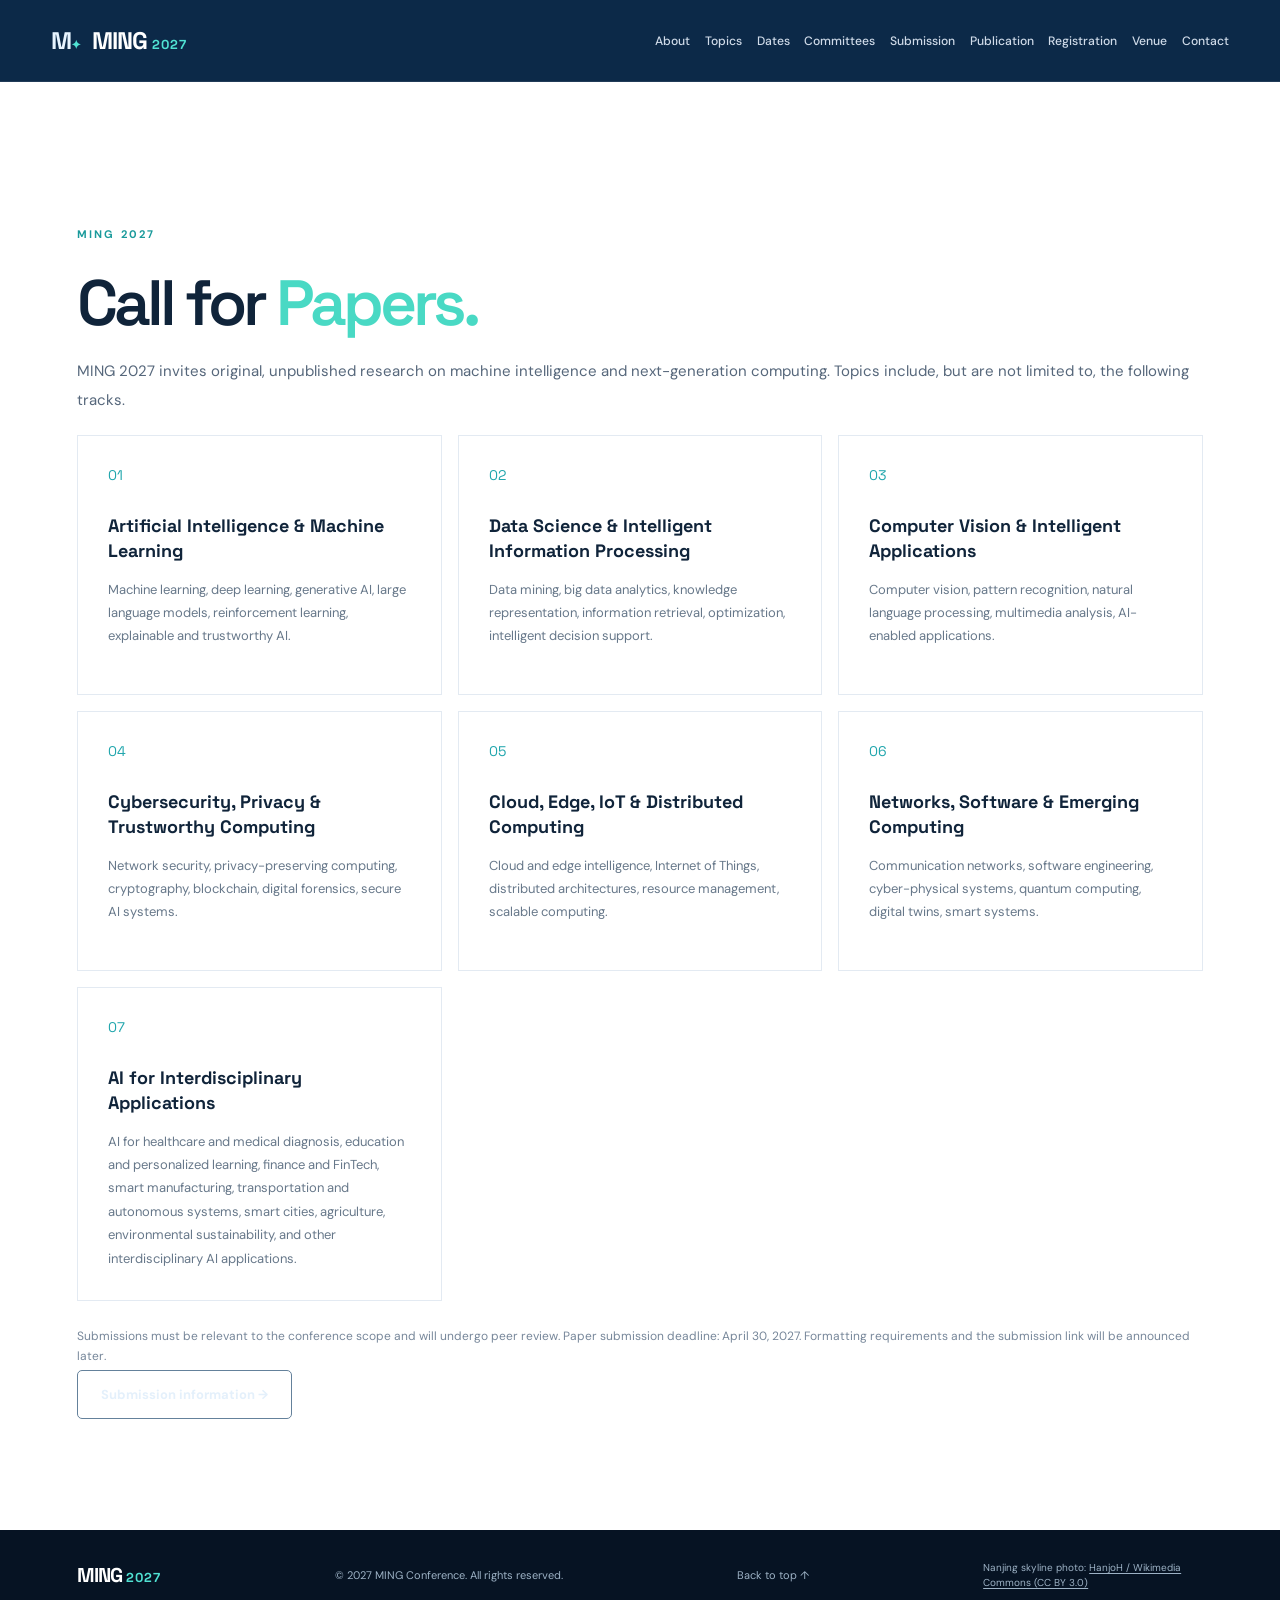
==== commit 326b2328: "Add files via upload" ====
--- a/cfp.html
+++ b/cfp.html
@@ -1 +1 @@
-<!doctype html><html lang="en"><head><meta charset="utf-8"><meta name="viewport" content="width=device-width, initial-scale=1"><meta name="description" content="MING 2027 — International Conference on Machine Intelligence and Next-Generation Computing"><link rel="stylesheet" href="style.css?v=8"><title>Call for Papers | MING 2027</title></head><body><header class="nav"><a class="brand" href="index.html#home"><span class="brandmark">M<span>✦</span></span> MING <small>2027</small></a><button class="menu" aria-label="Toggle menu" aria-expanded="false">☰</button><nav id="navigation"><a href="index.html#about">About</a><a href="cfp.html">Topics</a><a href="index.html#dates">Dates</a><a href="committees.html">Committees</a><a href="index.html#submission">Submission</a><a href="index.html#publication">Publication</a><a href="index.html#registration">Registration</a><a href="index.html#venue">Venue</a><a href="index.html#contact">Contact</a></nav></header><main><section class="section" style="padding-top:145px;min-height:75vh"><div class="section-tag">MING 2027</div><h1 style="font-size:clamp(2.2rem,5vw,4rem);margin-bottom:18px">Call for <span style="color:#49d9c4">Papers.</span></h1><p class="intro">MING 2027 invites original, unpublished research on machine intelligence and next-generation computing. Topics include, but are not limited to, the following tracks.</p><div class="grid"><article class="card"><div class="number">01</div><h3>Artificial Intelligence & Machine Learning</h3><p>Machine learning, deep learning, generative AI, large language models, reinforcement learning, explainable and trustworthy AI.</p></article><article class="card"><div class="number">02</div><h3>Data Science & Intelligent Information Processing</h3><p>Data mining, big data analytics, knowledge representation, information retrieval, optimization, intelligent decision support.</p></article><article class="card"><div class="number">03</div><h3>Computer Vision & Intelligent Applications</h3><p>Computer vision, pattern recognition, natural language processing, multimedia analysis, AI-enabled applications.</p></article><article class="card"><div class="number">04</div><h3>Cybersecurity, Privacy & Trustworthy Computing</h3><p>Network security, privacy-preserving computing, cryptography, blockchain, digital forensics, secure AI systems.</p></article><article class="card"><div class="number">05</div><h3>Cloud, Edge, IoT & Distributed Computing</h3><p>Cloud and edge intelligence, Internet of Things, distributed architectures, resource management, scalable computing.</p></article><article class="card"><div class="number">06</div><h3>Networks, Software & Emerging Computing</h3><p>Communication networks, software engineering, cyber-physical systems, quantum computing, digital twins, smart systems.</p></article><article class="card"><div class="number">07</div><h3>AI for Interdisciplinary Applications</h3><p>AI for healthcare and medical diagnosis, education and personalized learning, finance and FinTech, smart manufacturing, transportation and autonomous systems, smart cities, agriculture, environmental sustainability, and other interdisciplinary AI applications.</p></article></div><p class="note">Submissions must be relevant to the conference scope and will undergo peer review. Paper submission deadline: April 30, 2027. Formatting requirements and the submission link will be announced later.</p><p><a class="btn secondary" href="index.html#submission">Submission information →</a></p></section></main><footer><a class="brand" href="index.html#home">MING <small>2027</small></a><span>© 2027 MING Conference. All rights reserved.</span><a href="index.html#home">Back to top ↑</a><small class="photo-credit">Nanjing skyline photo: <a href="https://commons.wikimedia.org/wiki/File:Nanjing_Skyline_2010.jpg" target="_blank" rel="noopener">HanjoH / Wikimedia Commons (CC BY 3.0)</a></small></footer><script src="script.js"></script></body></html>+<!doctype html><html lang="en"><head><meta charset="utf-8"><meta name="viewport" content="width=device-width, initial-scale=1"><meta name="description" content="MING 2027 — International Conference on Machine Intelligence and Next-Generation Computing"><link rel="stylesheet" href="style.css?v=9"><title>Call for Papers | MING 2027</title></head><body><header class="nav"><a class="brand" href="index.html#home"><span class="brandmark">M<span>✦</span></span> MING <small>2027</small></a><button class="menu" aria-label="Toggle menu" aria-expanded="false">☰</button><nav id="navigation"><a href="index.html#about">About</a><a href="cfp.html">Topics</a><a href="index.html#dates">Dates</a><a href="committees.html">Committees</a><a href="index.html#submission">Submission</a><a href="index.html#publication">Publication</a><a href="index.html#registration">Registration</a><a href="index.html#venue">Venue</a><a href="index.html#contact">Contact</a></nav></header><main><section class="section" style="padding-top:145px;min-height:75vh"><div class="section-tag">MING 2027</div><h1 style="font-size:clamp(2.2rem,5vw,4rem);margin-bottom:18px">Call for <span style="color:#49d9c4">Papers.</span></h1><p class="intro">MING 2027 invites original, unpublished research on machine intelligence and next-generation computing. Topics include, but are not limited to, the following tracks.</p><div class="grid"><article class="card"><div class="number">01</div><h3>Artificial Intelligence & Machine Learning</h3><p>Machine learning, deep learning, generative AI, large language models, reinforcement learning, explainable and trustworthy AI.</p></article><article class="card"><div class="number">02</div><h3>Data Science & Intelligent Information Processing</h3><p>Data mining, big data analytics, knowledge representation, information retrieval, optimization, intelligent decision support.</p></article><article class="card"><div class="number">03</div><h3>Computer Vision & Intelligent Applications</h3><p>Computer vision, pattern recognition, natural language processing, multimedia analysis, AI-enabled applications.</p></article><article class="card"><div class="number">04</div><h3>Cybersecurity, Privacy & Trustworthy Computing</h3><p>Network security, privacy-preserving computing, cryptography, blockchain, digital forensics, secure AI systems.</p></article><article class="card"><div class="number">05</div><h3>Cloud, Edge, IoT & Distributed Computing</h3><p>Cloud and edge intelligence, Internet of Things, distributed architectures, resource management, scalable computing.</p></article><article class="card"><div class="number">06</div><h3>Networks, Software & Emerging Computing</h3><p>Communication networks, software engineering, cyber-physical systems, quantum computing, digital twins, smart systems.</p></article><article class="card"><div class="number">07</div><h3>AI for Interdisciplinary Applications</h3><p>AI for healthcare and medical diagnosis, education and personalized learning, finance and FinTech, smart manufacturing, transportation and autonomous systems, smart cities, agriculture, environmental sustainability, and other interdisciplinary AI applications.</p></article></div><p class="note">Submissions must be relevant to the conference scope and will undergo peer review. Paper submission deadline: April 30, 2027. Formatting requirements and the submission link will be announced later.</p><p><a class="btn secondary" href="index.html#submission">Submission information →</a></p></section></main><footer><a class="brand" href="index.html#home">MING <small>2027</small></a><span>© 2027 MING Conference. All rights reserved.</span><a href="index.html#home">Back to top ↑</a><small class="photo-credit">Nanjing skyline photo: <a href="https://commons.wikimedia.org/wiki/File:Nanjing_Skyline_2010.jpg" target="_blank" rel="noopener">HanjoH / Wikimedia Commons (CC BY 3.0)</a></small></footer><script src="script.js"></script></body></html>
--- a/style.css
+++ b/style.css
@@ -42,3 +42,10 @@
 @media(max-width:500px){.hero{background-position:62% center}.chair-card{padding:18px}.chair-avatar{flex-basis:58px;width:58px;height:58px;font-size:19px}}
 
 .photo-credit{font-size:10px;max-width:220px;line-height:1.5}.photo-credit a{text-decoration:underline;text-underline-offset:2px}
+
+/* V9: brighter Xuanwu Lake panoramic hero; retains readable left-side typography */
+.hero{background-color:#153b60;background-image:linear-gradient(90deg,rgba(5,24,46,.90) 0%,rgba(7,33,58,.75) 30%,rgba(7,35,62,.31) 58%,rgba(5,30,58,.03) 100%),url('https://commons.wikimedia.org/wiki/Special:FilePath/Nanjing%20-%20Skyline%20from%20Xuanwu%20Lake.jpg?width=3840');background-size:cover;background-position:center 53%;}
+.hero:after{opacity:.17;height:110px}
+.nav{background:#0c2948}
+.chair-photo{object-fit:cover;object-position:center 32%;background:#e9f0f7;border:3px solid #48c9d0;display:block;flex-shrink:0}
+@media(max-width:780px){.hero{background-position:60% center;background-image:linear-gradient(90deg,rgba(5,24,46,.87),rgba(7,33,58,.48)),url('https://commons.wikimedia.org/wiki/Special:FilePath/Nanjing%20-%20Skyline%20from%20Xuanwu%20Lake.jpg?width=3840')}}
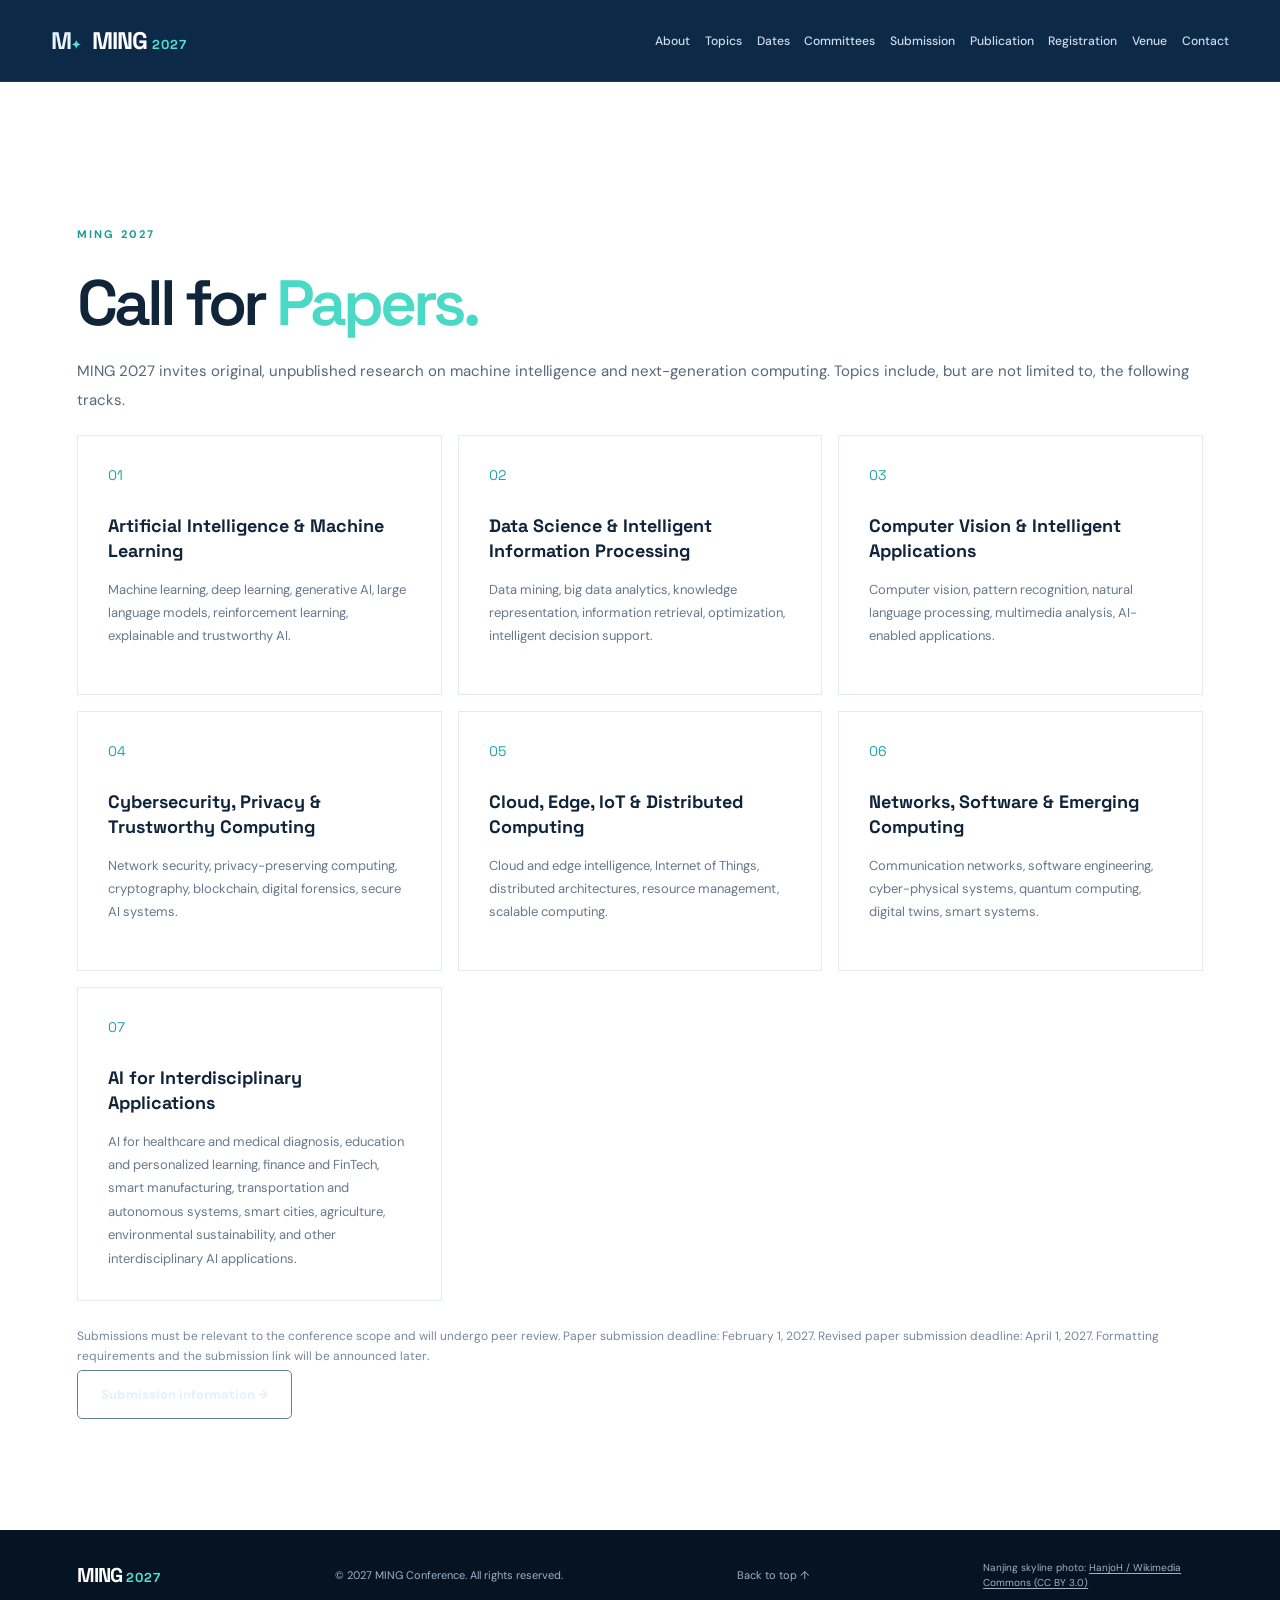
==== commit 4ecafa10: "Add files via upload" ====
--- a/cfp.html
+++ b/cfp.html
@@ -1 +1 @@
-<!doctype html><html lang="en"><head><meta charset="utf-8"><meta name="viewport" content="width=device-width, initial-scale=1"><meta name="description" content="MING 2027 — International Conference on Machine Intelligence and Next-Generation Computing"><link rel="stylesheet" href="style.css?v=9"><title>Call for Papers | MING 2027</title></head><body><header class="nav"><a class="brand" href="index.html#home"><span class="brandmark">M<span>✦</span></span> MING <small>2027</small></a><button class="menu" aria-label="Toggle menu" aria-expanded="false">☰</button><nav id="navigation"><a href="index.html#about">About</a><a href="cfp.html">Topics</a><a href="index.html#dates">Dates</a><a href="committees.html">Committees</a><a href="index.html#submission">Submission</a><a href="index.html#publication">Publication</a><a href="index.html#registration">Registration</a><a href="index.html#venue">Venue</a><a href="index.html#contact">Contact</a></nav></header><main><section class="section" style="padding-top:145px;min-height:75vh"><div class="section-tag">MING 2027</div><h1 style="font-size:clamp(2.2rem,5vw,4rem);margin-bottom:18px">Call for <span style="color:#49d9c4">Papers.</span></h1><p class="intro">MING 2027 invites original, unpublished research on machine intelligence and next-generation computing. Topics include, but are not limited to, the following tracks.</p><div class="grid"><article class="card"><div class="number">01</div><h3>Artificial Intelligence & Machine Learning</h3><p>Machine learning, deep learning, generative AI, large language models, reinforcement learning, explainable and trustworthy AI.</p></article><article class="card"><div class="number">02</div><h3>Data Science & Intelligent Information Processing</h3><p>Data mining, big data analytics, knowledge representation, information retrieval, optimization, intelligent decision support.</p></article><article class="card"><div class="number">03</div><h3>Computer Vision & Intelligent Applications</h3><p>Computer vision, pattern recognition, natural language processing, multimedia analysis, AI-enabled applications.</p></article><article class="card"><div class="number">04</div><h3>Cybersecurity, Privacy & Trustworthy Computing</h3><p>Network security, privacy-preserving computing, cryptography, blockchain, digital forensics, secure AI systems.</p></article><article class="card"><div class="number">05</div><h3>Cloud, Edge, IoT & Distributed Computing</h3><p>Cloud and edge intelligence, Internet of Things, distributed architectures, resource management, scalable computing.</p></article><article class="card"><div class="number">06</div><h3>Networks, Software & Emerging Computing</h3><p>Communication networks, software engineering, cyber-physical systems, quantum computing, digital twins, smart systems.</p></article><article class="card"><div class="number">07</div><h3>AI for Interdisciplinary Applications</h3><p>AI for healthcare and medical diagnosis, education and personalized learning, finance and FinTech, smart manufacturing, transportation and autonomous systems, smart cities, agriculture, environmental sustainability, and other interdisciplinary AI applications.</p></article></div><p class="note">Submissions must be relevant to the conference scope and will undergo peer review. Paper submission deadline: April 30, 2027. Formatting requirements and the submission link will be announced later.</p><p><a class="btn secondary" href="index.html#submission">Submission information →</a></p></section></main><footer><a class="brand" href="index.html#home">MING <small>2027</small></a><span>© 2027 MING Conference. All rights reserved.</span><a href="index.html#home">Back to top ↑</a><small class="photo-credit">Nanjing skyline photo: <a href="https://commons.wikimedia.org/wiki/File:Nanjing_Skyline_2010.jpg" target="_blank" rel="noopener">HanjoH / Wikimedia Commons (CC BY 3.0)</a></small></footer><script src="script.js"></script></body></html>+<!doctype html><html lang="en"><head><meta charset="utf-8"><meta name="viewport" content="width=device-width, initial-scale=1"><meta name="description" content="MING 2027 — International Conference on Machine Intelligence and Next-Generation Computing"><link rel="stylesheet" href="style.css?v=15"><title>Call for Papers | MING 2027</title></head><body><header class="nav"><a class="brand" href="index.html#home"><span class="brandmark">M<span>✦</span></span> MING <small>2027</small></a><button class="menu" aria-label="Toggle menu" aria-expanded="false">☰</button><nav id="navigation"><a href="index.html#about">About</a><a href="cfp.html">Topics</a><a href="index.html#dates">Dates</a><a href="committees.html">Committees</a><a href="index.html#submission">Submission</a><a href="index.html#publication">Publication</a><a href="index.html#registration">Registration</a><a href="index.html#venue">Venue</a><a href="index.html#contact">Contact</a></nav></header><main><section class="section" style="padding-top:145px;min-height:75vh"><div class="section-tag">MING 2027</div><h1 style="font-size:clamp(2.2rem,5vw,4rem);margin-bottom:18px">Call for <span style="color:#49d9c4">Papers.</span></h1><p class="intro">MING 2027 invites original, unpublished research on machine intelligence and next-generation computing. Topics include, but are not limited to, the following tracks.</p><div class="grid"><article class="card"><div class="number">01</div><h3>Artificial Intelligence & Machine Learning</h3><p>Machine learning, deep learning, generative AI, large language models, reinforcement learning, explainable and trustworthy AI.</p></article><article class="card"><div class="number">02</div><h3>Data Science & Intelligent Information Processing</h3><p>Data mining, big data analytics, knowledge representation, information retrieval, optimization, intelligent decision support.</p></article><article class="card"><div class="number">03</div><h3>Computer Vision & Intelligent Applications</h3><p>Computer vision, pattern recognition, natural language processing, multimedia analysis, AI-enabled applications.</p></article><article class="card"><div class="number">04</div><h3>Cybersecurity, Privacy & Trustworthy Computing</h3><p>Network security, privacy-preserving computing, cryptography, blockchain, digital forensics, secure AI systems.</p></article><article class="card"><div class="number">05</div><h3>Cloud, Edge, IoT & Distributed Computing</h3><p>Cloud and edge intelligence, Internet of Things, distributed architectures, resource management, scalable computing.</p></article><article class="card"><div class="number">06</div><h3>Networks, Software & Emerging Computing</h3><p>Communication networks, software engineering, cyber-physical systems, quantum computing, digital twins, smart systems.</p></article><article class="card"><div class="number">07</div><h3>AI for Interdisciplinary Applications</h3><p>AI for healthcare and medical diagnosis, education and personalized learning, finance and FinTech, smart manufacturing, transportation and autonomous systems, smart cities, agriculture, environmental sustainability, and other interdisciplinary AI applications.</p></article></div><p class="note">Submissions must be relevant to the conference scope and will undergo peer review. Paper submission deadline: February 1, 2027. Revised paper submission deadline: April 1, 2027. Formatting requirements and the submission link will be announced later.</p><p><a class="btn secondary" href="index.html#submission">Submission information →</a></p></section></main><footer><a class="brand" href="index.html#home">MING <small>2027</small></a><span>© 2027 MING Conference. All rights reserved.</span><a href="index.html#home">Back to top ↑</a><small class="photo-credit">Nanjing skyline photo: <a href="https://commons.wikimedia.org/wiki/File:Nanjing_Skyline_2010.jpg" target="_blank" rel="noopener">HanjoH / Wikimedia Commons (CC BY 3.0)</a></small></footer><script src="script.js"></script></body></html>
--- a/style.css
+++ b/style.css
@@ -49,3 +49,10 @@
 .nav{background:#0c2948}
 .chair-photo{object-fit:cover;object-position:center 32%;background:#e9f0f7;border:3px solid #48c9d0;display:block;flex-shrink:0}
 @media(max-width:780px){.hero{background-position:60% center;background-image:linear-gradient(90deg,rgba(5,24,46,.87),rgba(7,33,58,.48)),url('https://commons.wikimedia.org/wiki/Special:FilePath/Nanjing%20-%20Skyline%20from%20Xuanwu%20Lake.jpg?width=3840')}}
+
+/* V12: compact, photo-free TPC roster */
+.tpc-list{display:grid;grid-template-columns:repeat(2,minmax(0,1fr));gap:14px;margin-top:25px;}
+.tpc-member{padding:19px 22px;background:#f8fbfe;border:1px solid #dce6ee;border-radius:9px;}
+.tpc-member h3{font-size:16px;margin:0 0 8px;line-height:1.35;}
+.tpc-member p{font-size:13px;line-height:1.55;color:#61758b;margin:0;}
+@media(max-width:700px){.tpc-list{grid-template-columns:1fr;}}
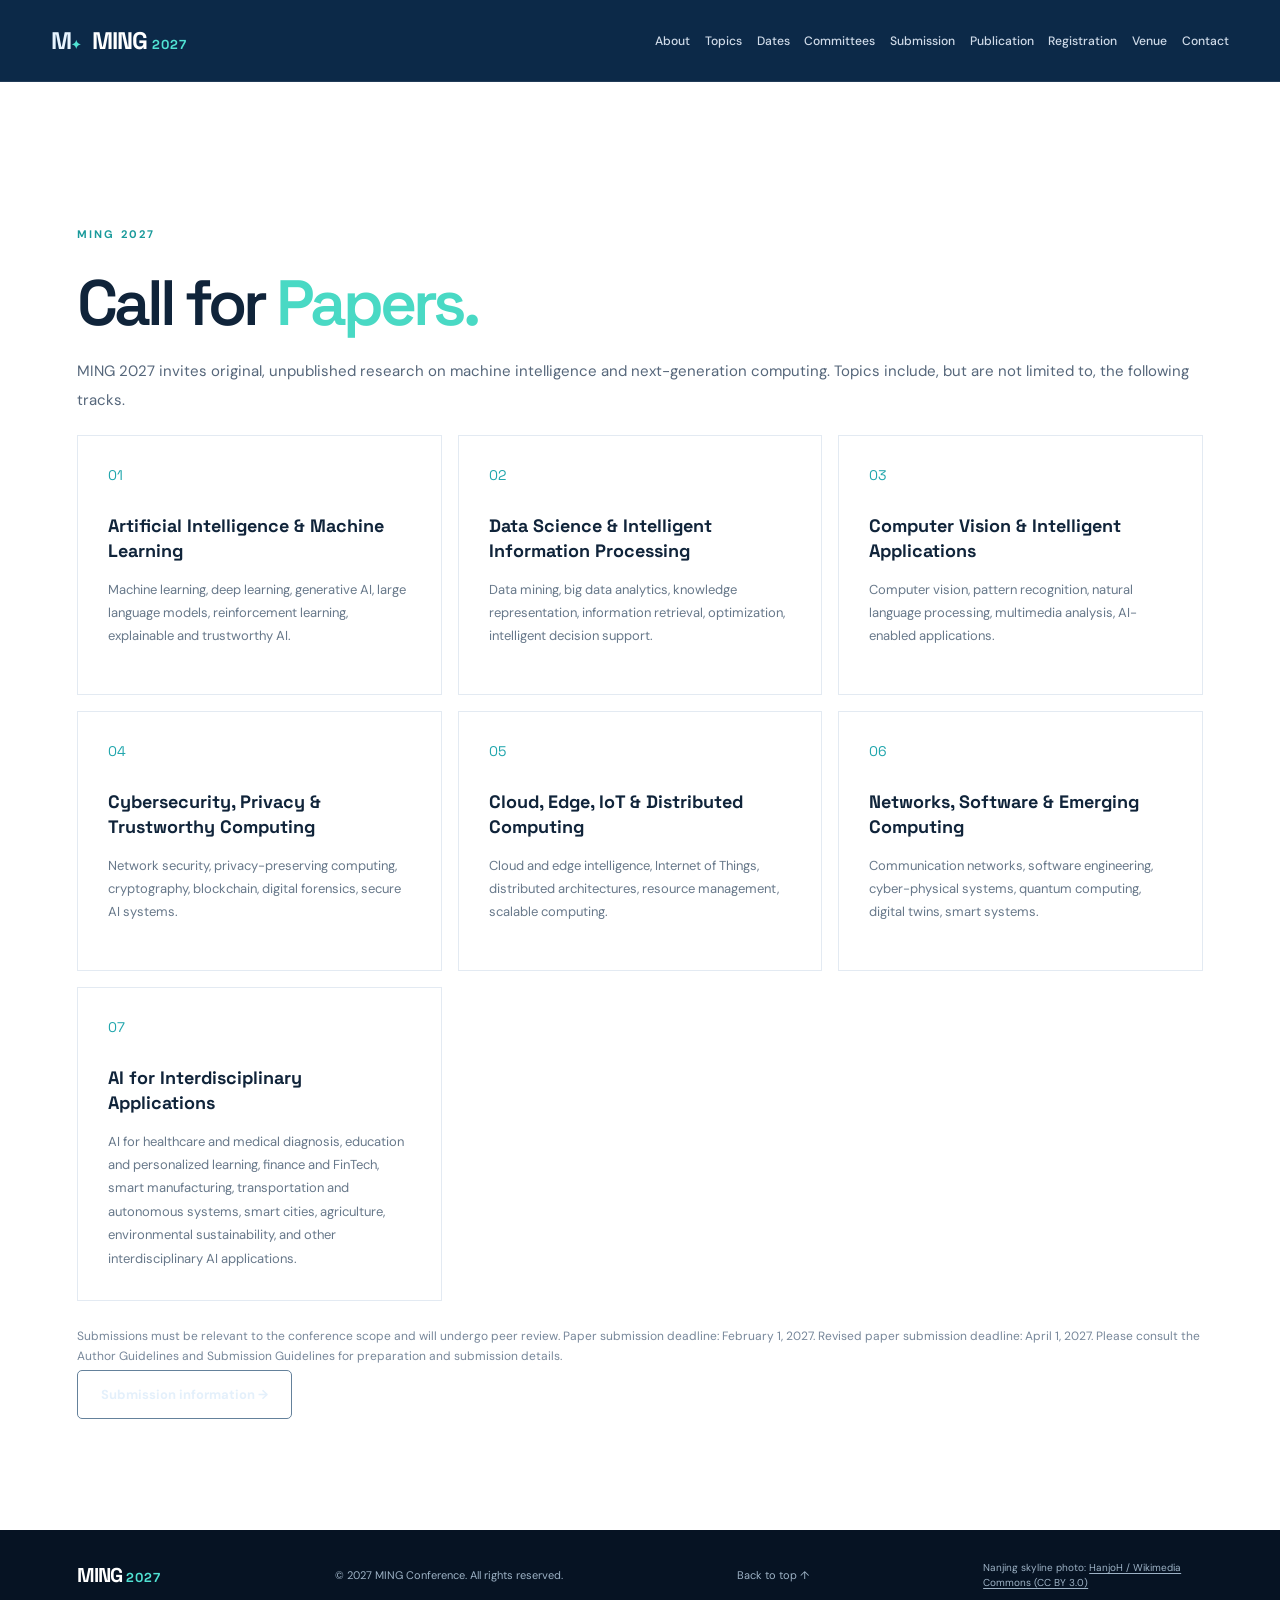
==== commit 8f67d988: "Add files via upload" ====
--- a/cfp.html
+++ b/cfp.html
@@ -1 +1,2 @@
-<!doctype html><html lang="en"><head><meta charset="utf-8"><meta name="viewport" content="width=device-width, initial-scale=1"><meta name="description" content="MING 2027 — International Conference on Machine Intelligence and Next-Generation Computing"><link rel="stylesheet" href="style.css?v=15"><title>Call for Papers | MING 2027</title></head><body><header class="nav"><a class="brand" href="index.html#home"><span class="brandmark">M<span>✦</span></span> MING <small>2027</small></a><button class="menu" aria-label="Toggle menu" aria-expanded="false">☰</button><nav id="navigation"><a href="index.html#about">About</a><a href="cfp.html">Topics</a><a href="index.html#dates">Dates</a><a href="committees.html">Committees</a><a href="index.html#submission">Submission</a><a href="index.html#publication">Publication</a><a href="index.html#registration">Registration</a><a href="index.html#venue">Venue</a><a href="index.html#contact">Contact</a></nav></header><main><section class="section" style="padding-top:145px;min-height:75vh"><div class="section-tag">MING 2027</div><h1 style="font-size:clamp(2.2rem,5vw,4rem);margin-bottom:18px">Call for <span style="color:#49d9c4">Papers.</span></h1><p class="intro">MING 2027 invites original, unpublished research on machine intelligence and next-generation computing. Topics include, but are not limited to, the following tracks.</p><div class="grid"><article class="card"><div class="number">01</div><h3>Artificial Intelligence & Machine Learning</h3><p>Machine learning, deep learning, generative AI, large language models, reinforcement learning, explainable and trustworthy AI.</p></article><article class="card"><div class="number">02</div><h3>Data Science & Intelligent Information Processing</h3><p>Data mining, big data analytics, knowledge representation, information retrieval, optimization, intelligent decision support.</p></article><article class="card"><div class="number">03</div><h3>Computer Vision & Intelligent Applications</h3><p>Computer vision, pattern recognition, natural language processing, multimedia analysis, AI-enabled applications.</p></article><article class="card"><div class="number">04</div><h3>Cybersecurity, Privacy & Trustworthy Computing</h3><p>Network security, privacy-preserving computing, cryptography, blockchain, digital forensics, secure AI systems.</p></article><article class="card"><div class="number">05</div><h3>Cloud, Edge, IoT & Distributed Computing</h3><p>Cloud and edge intelligence, Internet of Things, distributed architectures, resource management, scalable computing.</p></article><article class="card"><div class="number">06</div><h3>Networks, Software & Emerging Computing</h3><p>Communication networks, software engineering, cyber-physical systems, quantum computing, digital twins, smart systems.</p></article><article class="card"><div class="number">07</div><h3>AI for Interdisciplinary Applications</h3><p>AI for healthcare and medical diagnosis, education and personalized learning, finance and FinTech, smart manufacturing, transportation and autonomous systems, smart cities, agriculture, environmental sustainability, and other interdisciplinary AI applications.</p></article></div><p class="note">Submissions must be relevant to the conference scope and will undergo peer review. Paper submission deadline: February 1, 2027. Revised paper submission deadline: April 1, 2027. Formatting requirements and the submission link will be announced later.</p><p><a class="btn secondary" href="index.html#submission">Submission information →</a></p></section></main><footer><a class="brand" href="index.html#home">MING <small>2027</small></a><span>© 2027 MING Conference. All rights reserved.</span><a href="index.html#home">Back to top ↑</a><small class="photo-credit">Nanjing skyline photo: <a href="https://commons.wikimedia.org/wiki/File:Nanjing_Skyline_2010.jpg" target="_blank" rel="noopener">HanjoH / Wikimedia Commons (CC BY 3.0)</a></small></footer><script src="script.js"></script></body></html>+<!DOCTYPE html>
+<html lang="en"><head><meta charset="utf-8"/><meta content="width=device-width, initial-scale=1" name="viewport"/><meta content="MING 2027 — International Conference on Machine Intelligence and Next-Generation Computing" name="description"/><link href="style.css?v=16" rel="stylesheet"/><title>Call for Papers | MING 2027</title></head><body><header class="nav"><a class="brand" href="index.html#home"><span class="brandmark">M<span>✦</span></span> MING <small>2027</small></a><button aria-expanded="false" aria-label="Toggle menu" class="menu">☰</button><nav id="navigation"><a href="index.html#about">About</a><a href="cfp.html">Topics</a><a href="index.html#dates">Dates</a><a href="committees.html">Committees</a><a href="submission.html">Submission</a><a href="index.html#publication">Publication</a><a href="index.html#registration">Registration</a><a href="index.html#venue">Venue</a><a href="index.html#contact">Contact</a></nav></header><main><section class="section" style="padding-top:145px;min-height:75vh"><div class="section-tag">MING 2027</div><h1 style="font-size:clamp(2.2rem,5vw,4rem);margin-bottom:18px">Call for <span style="color:#49d9c4">Papers.</span></h1><p class="intro">MING 2027 invites original, unpublished research on machine intelligence and next-generation computing. Topics include, but are not limited to, the following tracks.</p><div class="grid"><article class="card"><div class="number">01</div><h3>Artificial Intelligence &amp; Machine Learning</h3><p>Machine learning, deep learning, generative AI, large language models, reinforcement learning, explainable and trustworthy AI.</p></article><article class="card"><div class="number">02</div><h3>Data Science &amp; Intelligent Information Processing</h3><p>Data mining, big data analytics, knowledge representation, information retrieval, optimization, intelligent decision support.</p></article><article class="card"><div class="number">03</div><h3>Computer Vision &amp; Intelligent Applications</h3><p>Computer vision, pattern recognition, natural language processing, multimedia analysis, AI-enabled applications.</p></article><article class="card"><div class="number">04</div><h3>Cybersecurity, Privacy &amp; Trustworthy Computing</h3><p>Network security, privacy-preserving computing, cryptography, blockchain, digital forensics, secure AI systems.</p></article><article class="card"><div class="number">05</div><h3>Cloud, Edge, IoT &amp; Distributed Computing</h3><p>Cloud and edge intelligence, Internet of Things, distributed architectures, resource management, scalable computing.</p></article><article class="card"><div class="number">06</div><h3>Networks, Software &amp; Emerging Computing</h3><p>Communication networks, software engineering, cyber-physical systems, quantum computing, digital twins, smart systems.</p></article><article class="card"><div class="number">07</div><h3>AI for Interdisciplinary Applications</h3><p>AI for healthcare and medical diagnosis, education and personalized learning, finance and FinTech, smart manufacturing, transportation and autonomous systems, smart cities, agriculture, environmental sustainability, and other interdisciplinary AI applications.</p></article></div><p class="note">Submissions must be relevant to the conference scope and will undergo peer review. Paper submission deadline: February 1, 2027. Revised paper submission deadline: April 1, 2027. Please consult the Author Guidelines and Submission Guidelines for preparation and submission details.</p><p><a class="btn secondary" href="submission.html">Submission information →</a></p></section></main><footer><a class="brand" href="index.html#home">MING <small>2027</small></a><span>© 2027 MING Conference. All rights reserved.</span><a href="index.html#home">Back to top ↑</a><small class="photo-credit">Nanjing skyline photo: <a href="https://commons.wikimedia.org/wiki/File:Nanjing_Skyline_2010.jpg" rel="noopener" target="_blank">HanjoH / Wikimedia Commons (CC BY 3.0)</a></small></footer><script src="script.js"></script></body></html>
--- a/style.css
+++ b/style.css
@@ -56,3 +56,8 @@
 .tpc-member h3{font-size:16px;margin:0 0 8px;line-height:1.35;}
 .tpc-member p{font-size:13px;line-height:1.55;color:#61758b;margin:0;}
 @media(max-width:700px){.tpc-list{grid-template-columns:1fr;}}
+
+/* V16: Submission guidelines */
+.submission-page{padding-top:145px;max-width:1100px;margin:0 auto}.submission-heading{font-size:clamp(2.4rem,5vw,4rem);margin:12px 0 20px}.submission-heading span{color:#49d9c4}.submission-deadlines{display:grid;grid-template-columns:repeat(3,minmax(0,1fr));gap:16px;margin:36px 0 46px}.submission-deadlines>div{padding:22px;border:1px solid #d9e4ee;border-radius:14px;background:#f5f9fc;display:flex;flex-direction:column;gap:8px}.submission-deadlines span{font-size:.87rem;color:#516277}.submission-deadlines strong{font-size:1.15rem;color:#10203c}.submission-block{margin:40px 0;padding-top:15px;border-top:1px solid #e2e8f0}.submission-block h2{margin-bottom:20px}.submission-block h2 span{color:#19aa9c}.submission-block p,.submission-block li{line-height:1.85;color:#42526a;max-width:900px}.submission-block ol{padding-left:24px}.submission-block li{margin:9px 0}.submission-block a{color:#087e85;text-decoration:underline}.submission-block .info-box{max-width:660px}.submission-block .info-box p{color:inherit}@media(max-width:760px){.submission-deadlines{grid-template-columns:1fr}.submission-page{padding-top:110px}}
+
+.cmt-note{padding-top:26px;padding-bottom:26px;font-size:13px;opacity:.78}.cmt-note h2{font-size:16px;margin:0 0 10px}.cmt-note p{max-width:1000px;line-height:1.6}
